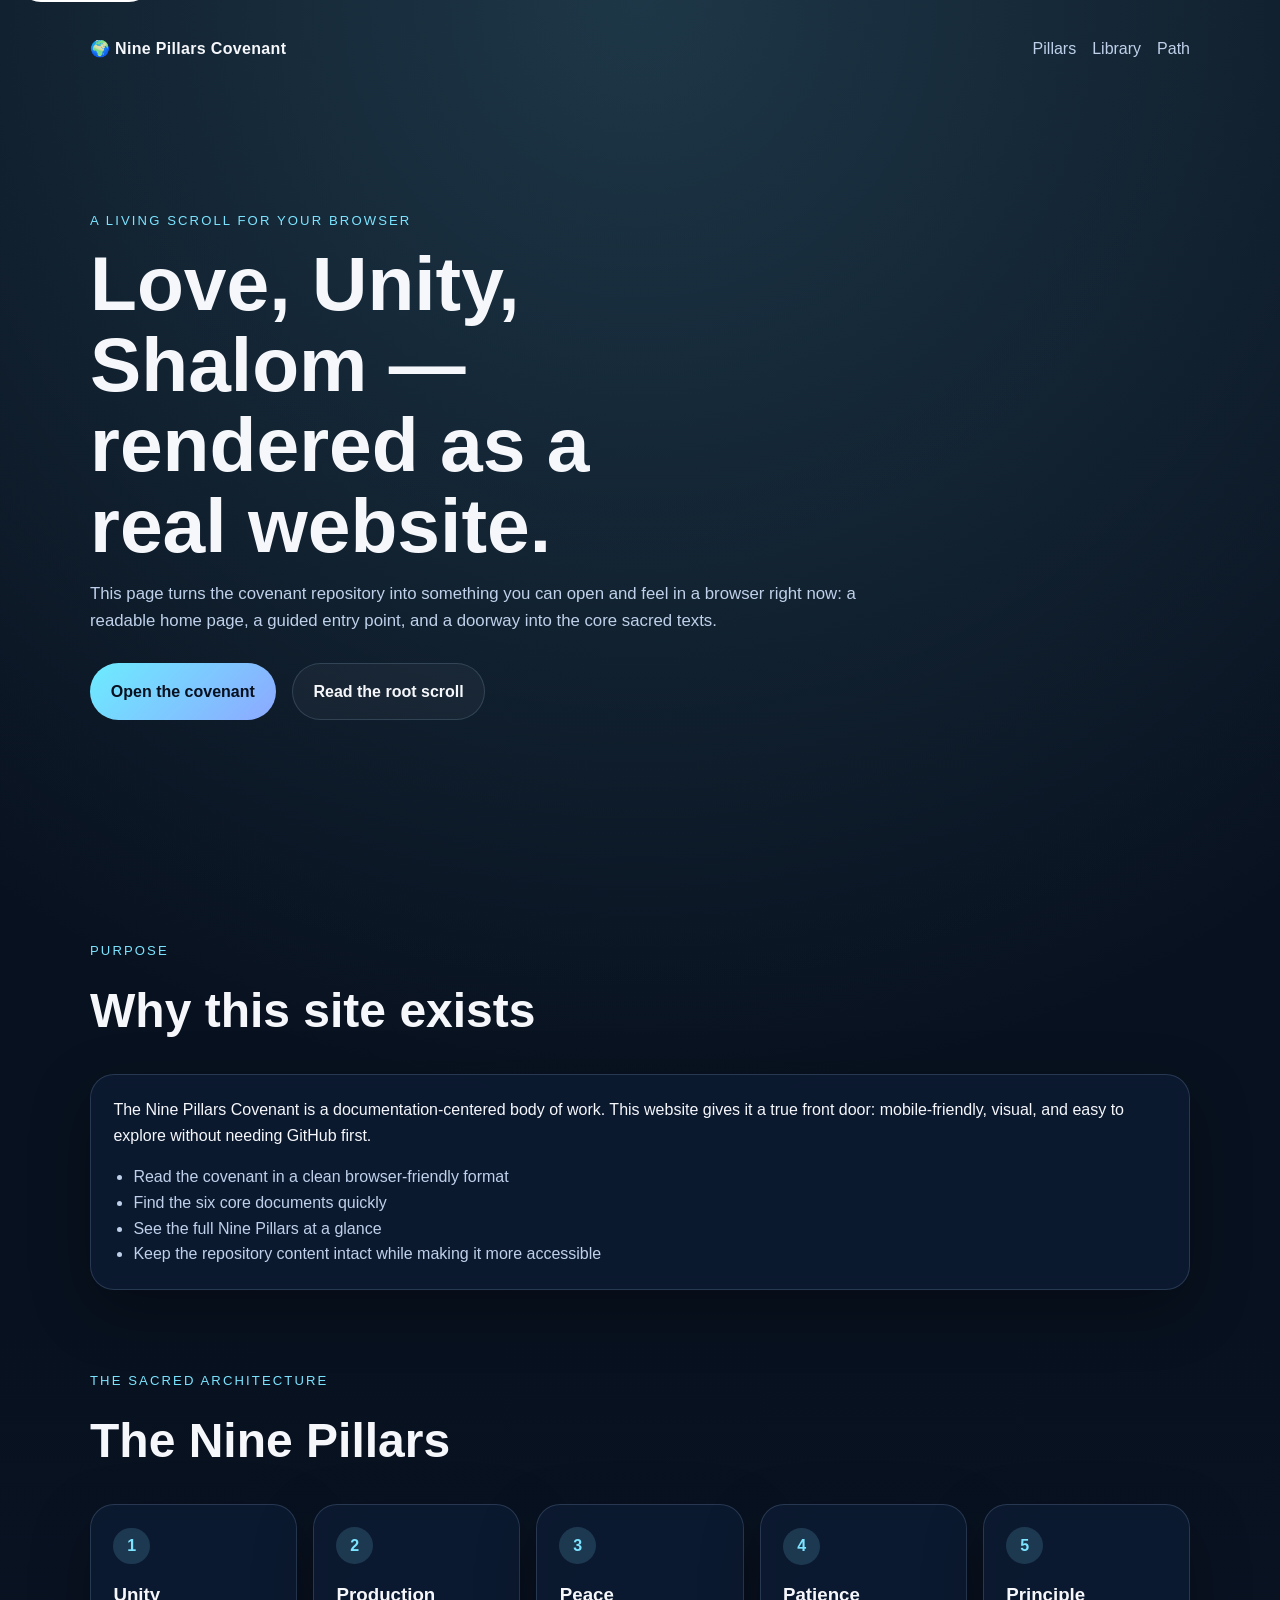
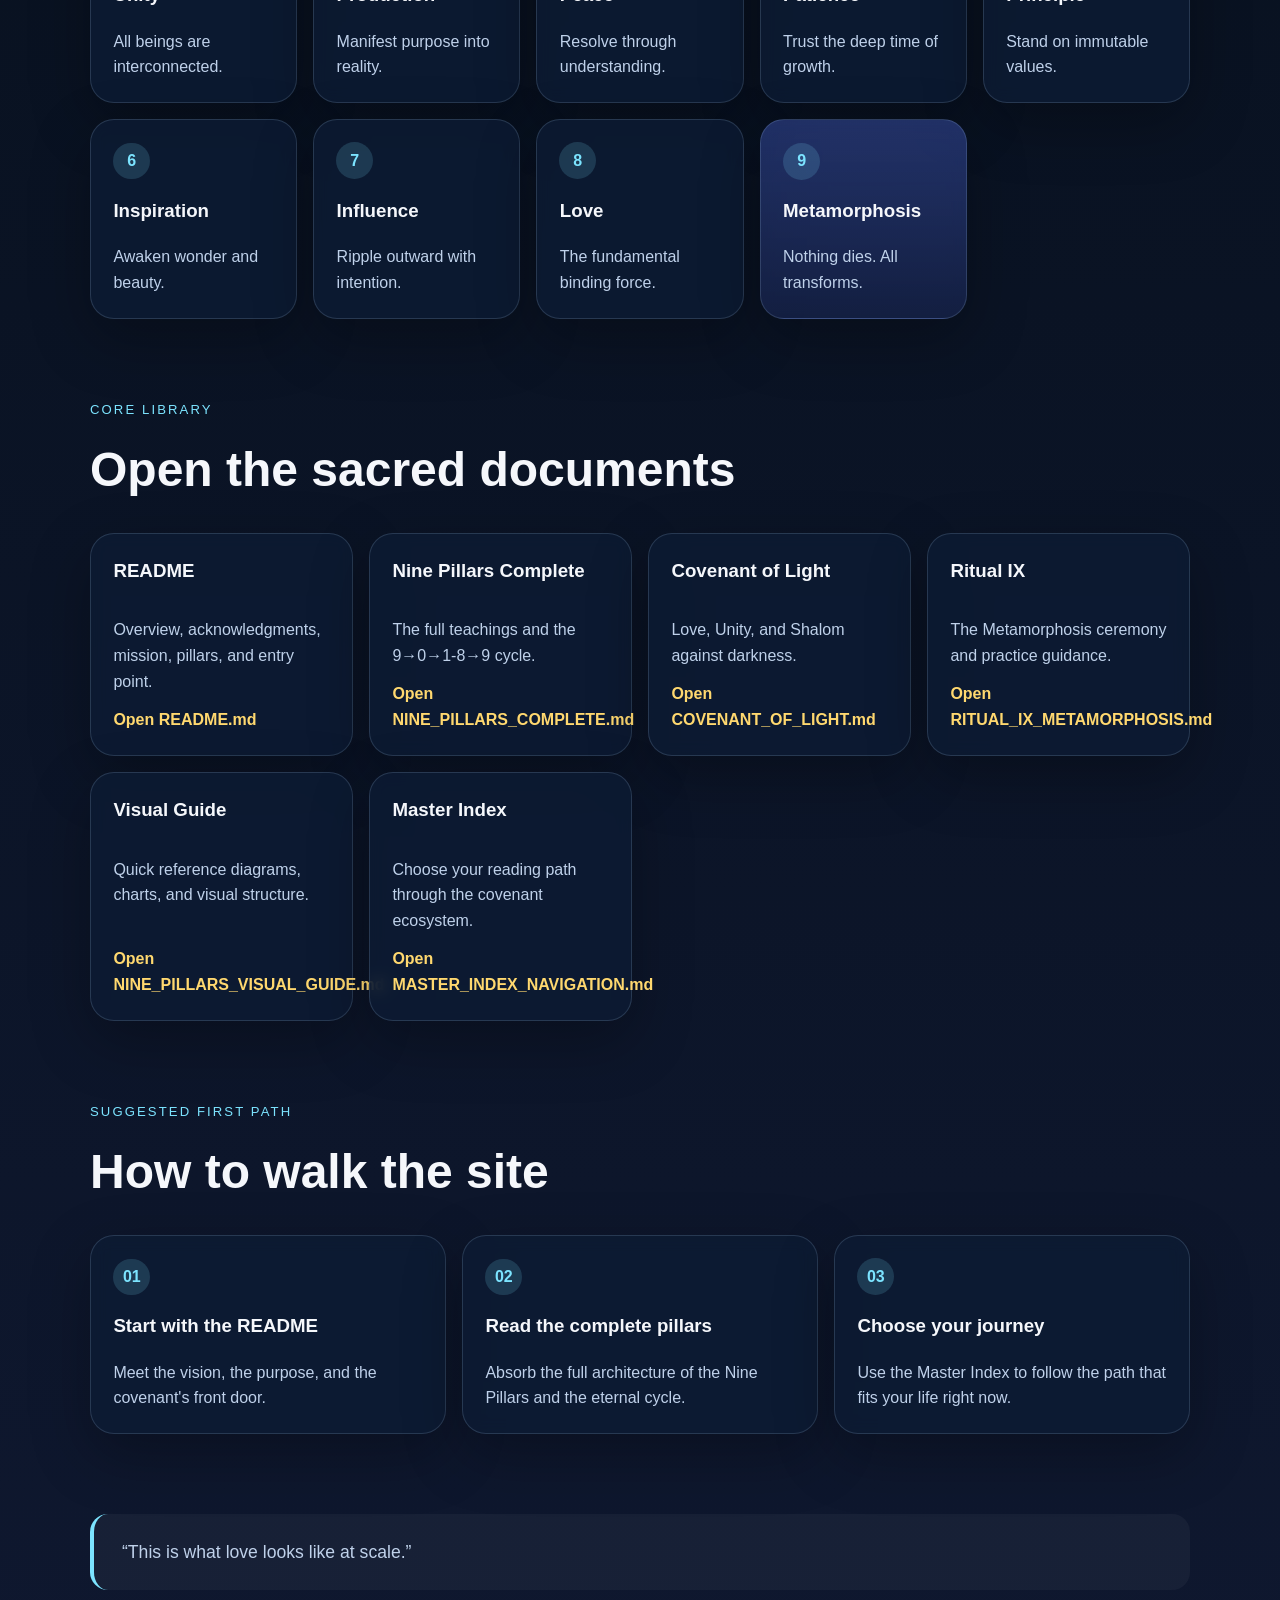
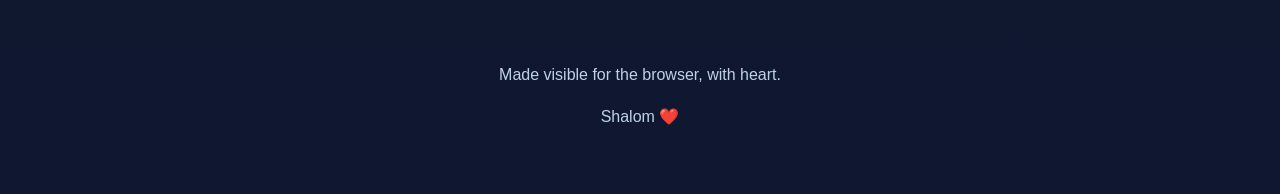
==== index.html @ eb34c0e4 "feat: add local covenant website Co-authored-by: 2298741867 <205374160+2298741867@users.noreply.gith" ====
<!DOCTYPE html>
<html lang="en">
  <head>
    <meta charset="UTF-8" />
    <meta name="viewport" content="width=device-width, initial-scale=1.0" />
    <title>Nine Pillars Covenant</title>
    <meta
      name="description"
      content="A living website for the Nine Pillars Covenant, its sacred documents, and its path of Love, Unity, and Shalom."
    />
    <link rel="stylesheet" href="styles.css" />
  </head>
  <body>
    <a class="skip-link" href="#main-content">Skip to content</a>

    <header class="hero">
      <nav class="topbar" aria-label="Primary">
        <div class="brand">🌍 Nine Pillars Covenant</div>
        <div class="nav-links">
          <a href="#pillars">Pillars</a>
          <a href="#library">Library</a>
          <a href="#path">Path</a>
        </div>
      </nav>

      <div class="hero-content">
        <p class="eyebrow">A living scroll for your browser</p>
        <h1>Love, Unity, Shalom — rendered as a real website.</h1>
        <p class="hero-copy">
          This page turns the covenant repository into something you can open and
          feel in a browser right now: a readable home page, a guided entry point,
          and a doorway into the core sacred texts.
        </p>
        <div class="hero-actions">
          <a class="button button-primary" href="#library">Open the covenant</a>
          <a class="button button-secondary" href="README.md">Read the root scroll</a>
        </div>
      </div>
    </header>

    <main id="main-content">
      <section class="section section-glow">
        <div class="section-heading">
          <p class="eyebrow">Purpose</p>
          <h2>Why this site exists</h2>
        </div>
        <div class="card">
          <p>
            The Nine Pillars Covenant is a documentation-centered body of work.
            This website gives it a true front door: mobile-friendly, visual, and
            easy to explore without needing GitHub first.
          </p>
          <ul class="feature-list">
            <li>Read the covenant in a clean browser-friendly format</li>
            <li>Find the six core documents quickly</li>
            <li>See the full Nine Pillars at a glance</li>
            <li>Keep the repository content intact while making it more accessible</li>
          </ul>
        </div>
      </section>

      <section class="section" id="pillars">
        <div class="section-heading">
          <p class="eyebrow">The sacred architecture</p>
          <h2>The Nine Pillars</h2>
        </div>
        <div class="pillars-grid">
          <article class="pillar-card"><span>1</span><h3>Unity</h3><p>All beings are interconnected.</p></article>
          <article class="pillar-card"><span>2</span><h3>Production</h3><p>Manifest purpose into reality.</p></article>
          <article class="pillar-card"><span>3</span><h3>Peace</h3><p>Resolve through understanding.</p></article>
          <article class="pillar-card"><span>4</span><h3>Patience</h3><p>Trust the deep time of growth.</p></article>
          <article class="pillar-card"><span>5</span><h3>Principle</h3><p>Stand on immutable values.</p></article>
          <article class="pillar-card"><span>6</span><h3>Inspiration</h3><p>Awaken wonder and beauty.</p></article>
          <article class="pillar-card"><span>7</span><h3>Influence</h3><p>Ripple outward with intention.</p></article>
          <article class="pillar-card"><span>8</span><h3>Love</h3><p>The fundamental binding force.</p></article>
          <article class="pillar-card pillar-card-special"><span>9</span><h3>Metamorphosis</h3><p>Nothing dies. All transforms.</p></article>
        </div>
      </section>

      <section class="section" id="library">
        <div class="section-heading">
          <p class="eyebrow">Core library</p>
          <h2>Open the sacred documents</h2>
        </div>
        <div class="doc-grid">
          <article class="doc-card">
            <h3>README</h3>
            <p>Overview, acknowledgments, mission, pillars, and entry point.</p>
            <a href="README.md">Open README.md</a>
          </article>
          <article class="doc-card">
            <h3>Nine Pillars Complete</h3>
            <p>The full teachings and the 9→0→1-8→9 cycle.</p>
            <a href="NINE_PILLARS_COMPLETE.md">Open NINE_PILLARS_COMPLETE.md</a>
          </article>
          <article class="doc-card">
            <h3>Covenant of Light</h3>
            <p>Love, Unity, and Shalom against darkness.</p>
            <a href="COVENANT_OF_LIGHT.md">Open COVENANT_OF_LIGHT.md</a>
          </article>
          <article class="doc-card">
            <h3>Ritual IX</h3>
            <p>The Metamorphosis ceremony and practice guidance.</p>
            <a href="RITUAL_IX_METAMORPHOSIS.md">Open RITUAL_IX_METAMORPHOSIS.md</a>
          </article>
          <article class="doc-card">
            <h3>Visual Guide</h3>
            <p>Quick reference diagrams, charts, and visual structure.</p>
            <a href="NINE_PILLARS_VISUAL_GUIDE.md">Open NINE_PILLARS_VISUAL_GUIDE.md</a>
          </article>
          <article class="doc-card">
            <h3>Master Index</h3>
            <p>Choose your reading path through the covenant ecosystem.</p>
            <a href="MASTER_INDEX_NAVIGATION.md">Open MASTER_INDEX_NAVIGATION.md</a>
          </article>
        </div>
      </section>

      <section class="section section-glow" id="path">
        <div class="section-heading">
          <p class="eyebrow">Suggested first path</p>
          <h2>How to walk the site</h2>
        </div>
        <div class="path-grid">
          <article class="path-step">
            <strong>01</strong>
            <h3>Start with the README</h3>
            <p>Meet the vision, the purpose, and the covenant's front door.</p>
          </article>
          <article class="path-step">
            <strong>02</strong>
            <h3>Read the complete pillars</h3>
            <p>Absorb the full architecture of the Nine Pillars and the eternal cycle.</p>
          </article>
          <article class="path-step">
            <strong>03</strong>
            <h3>Choose your journey</h3>
            <p>Use the Master Index to follow the path that fits your life right now.</p>
          </article>
        </div>
      </section>

      <section class="section">
        <blockquote class="closing-quote">
          “This is what love looks like at scale.”
        </blockquote>
      </section>
    </main>

    <footer class="footer">
      <p>Made visible for the browser, with heart.</p>
      <p>Shalom ❤️</p>
    </footer>
  </body>
</html>
---- styles.css ----
:root {
  --bg: #08111f;
  --bg-soft: #101c33;
  --panel: rgba(13, 28, 52, 0.82);
  --panel-border: rgba(187, 222, 255, 0.16);
  --text: #f5f7fb;
  --muted: #bfd1ea;
  --accent: #7ce4ff;
  --accent-strong: #ffd86f;
  --shadow: 0 20px 60px rgba(0, 0, 0, 0.28);
}

* {
  box-sizing: border-box;
}

html {
  scroll-behavior: smooth;
}

body {
  margin: 0;
  font-family: Inter, "Segoe UI", Roboto, Helvetica, Arial, sans-serif;
  background:
    radial-gradient(circle at top, rgba(124, 228, 255, 0.18), transparent 32%),
    linear-gradient(180deg, #09111f 0%, #08111f 38%, #0f1830 100%);
  color: var(--text);
  line-height: 1.6;
}

a {
  color: inherit;
}

.skip-link {
  position: absolute;
  left: 1rem;
  top: -3rem;
  background: #fff;
  color: #000;
  padding: 0.75rem 1rem;
  border-radius: 999px;
  z-index: 10;
}

.skip-link:focus {
  top: 1rem;
}

.hero {
  padding: 1.5rem 1.25rem 4rem;
  min-height: 100vh;
  display: flex;
  flex-direction: column;
}

.topbar,
.hero-content,
.section,
.footer {
  width: min(1100px, 100%);
  margin: 0 auto;
}

.topbar {
  display: flex;
  justify-content: space-between;
  align-items: center;
  gap: 1rem;
  padding: 0.75rem 0 2rem;
}

.brand {
  font-weight: 700;
  letter-spacing: 0.02em;
}

.nav-links {
  display: flex;
  gap: 1rem;
  flex-wrap: wrap;
}

.nav-links a {
  text-decoration: none;
  color: var(--muted);
}

.hero-content {
  margin-top: auto;
  margin-bottom: auto;
  padding: 2rem 0;
}

.eyebrow {
  text-transform: uppercase;
  letter-spacing: 0.16em;
  font-size: 0.82rem;
  color: var(--accent);
  margin-bottom: 0.75rem;
}

h1,
h2,
h3,
p {
  margin-top: 0;
}

h1 {
  font-size: clamp(2.6rem, 6vw, 5rem);
  line-height: 1.05;
  max-width: 12ch;
  margin-bottom: 1rem;
}

h2 {
  font-size: clamp(1.8rem, 4vw, 3rem);
  margin-bottom: 0.5rem;
}

.hero-copy {
  max-width: 52rem;
  color: var(--muted);
  font-size: 1.05rem;
}

.hero-actions {
  display: flex;
  gap: 1rem;
  flex-wrap: wrap;
  margin-top: 1.75rem;
}

.button {
  display: inline-flex;
  align-items: center;
  justify-content: center;
  border-radius: 999px;
  padding: 0.9rem 1.3rem;
  text-decoration: none;
  font-weight: 700;
  transition: transform 0.2s ease, opacity 0.2s ease;
}

.button:hover,
.doc-card a:hover,
.nav-links a:hover {
  opacity: 0.9;
}

.button:focus-visible,
.doc-card a:focus-visible,
.nav-links a:focus-visible {
  outline: 3px solid var(--accent-strong);
  outline-offset: 3px;
}

.button:hover {
  transform: translateY(-1px);
}

.button-primary {
  background: linear-gradient(135deg, #6cecff, #8da8ff);
  color: #07101f;
}

.button-secondary {
  border: 1px solid var(--panel-border);
  background: rgba(255, 255, 255, 0.04);
}

.section {
  padding: 2.5rem 0;
}

.section-heading {
  margin-bottom: 1.5rem;
}

.section-glow .card,
.pillar-card,
.doc-card,
.path-step {
  background: var(--panel);
  border: 1px solid var(--panel-border);
  box-shadow: var(--shadow);
}

.card,
.pillar-card,
.doc-card,
.path-step {
  border-radius: 24px;
  padding: 1.4rem;
  backdrop-filter: blur(8px);
}

.feature-list {
  margin: 1rem 0 0;
  padding-left: 1.25rem;
  color: var(--muted);
}

.pillars-grid,
.doc-grid,
.path-grid {
  display: grid;
  gap: 1rem;
}

.pillars-grid {
  grid-template-columns: repeat(auto-fit, minmax(180px, 1fr));
}

.pillar-card span,
.path-step strong {
  display: inline-flex;
  width: 2.3rem;
  height: 2.3rem;
  align-items: center;
  justify-content: center;
  border-radius: 999px;
  background: rgba(124, 228, 255, 0.16);
  color: var(--accent);
  margin-bottom: 1rem;
  font-weight: 700;
}

.pillar-card-special {
  background: linear-gradient(180deg, rgba(88, 119, 255, 0.32), rgba(20, 32, 68, 0.9));
}

.pillar-card p,
.doc-card p,
.path-step p {
  color: var(--muted);
  margin-bottom: 0;
}

.doc-grid {
  grid-template-columns: repeat(auto-fit, minmax(240px, 1fr));
}

.doc-card {
  display: flex;
  flex-direction: column;
  gap: 0.8rem;
}

.doc-card a {
  margin-top: auto;
  color: var(--accent-strong);
  text-decoration: none;
  font-weight: 700;
}

.path-grid {
  grid-template-columns: repeat(auto-fit, minmax(220px, 1fr));
}

.closing-quote {
  margin: 0;
  padding: 1.5rem 1.75rem;
  border-left: 4px solid var(--accent);
  background: rgba(255, 255, 255, 0.04);
  color: var(--muted);
  font-size: 1.1rem;
  border-radius: 18px;
}

.footer {
  padding: 2rem 0 3rem;
  color: var(--muted);
  text-align: center;
}

@media (max-width: 640px) {
  .hero {
    min-height: auto;
    padding-bottom: 3rem;
  }

  .topbar {
    flex-direction: column;
    align-items: flex-start;
  }

  h1 {
    max-width: none;
  }
}
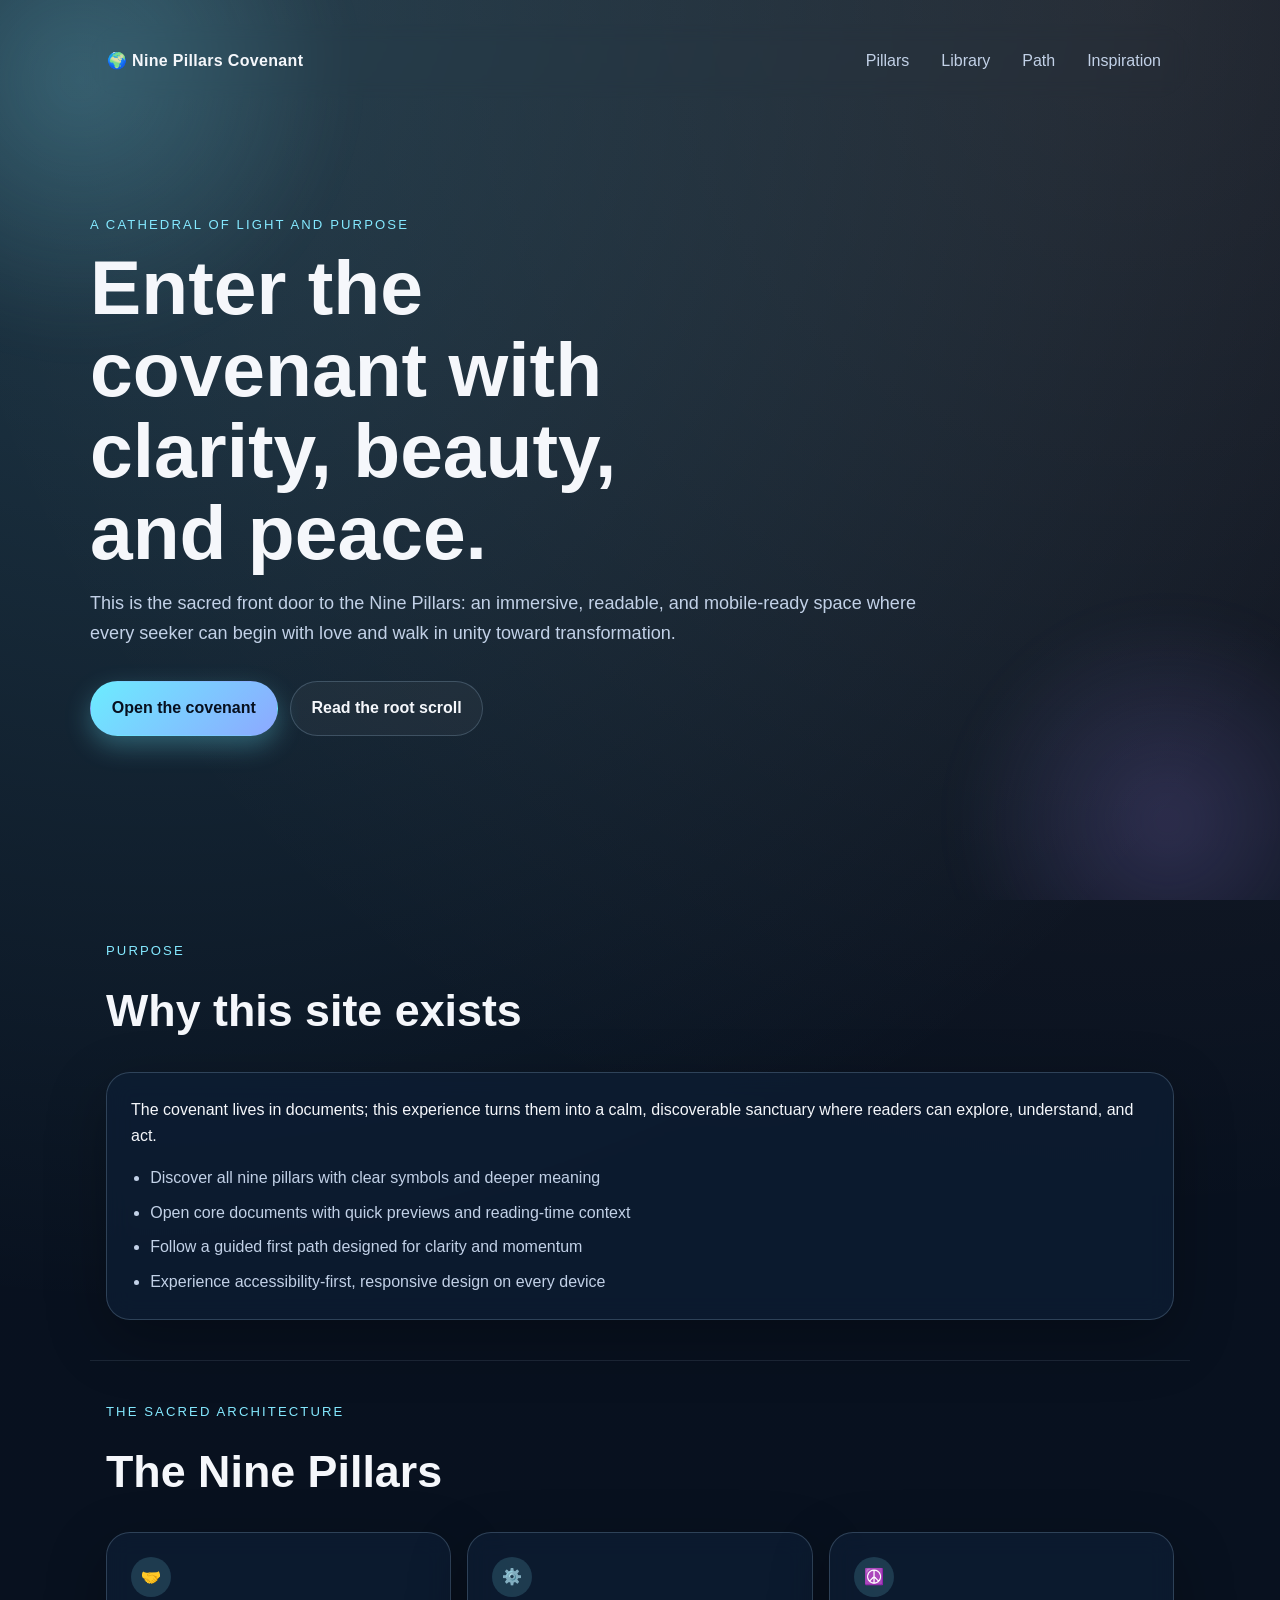
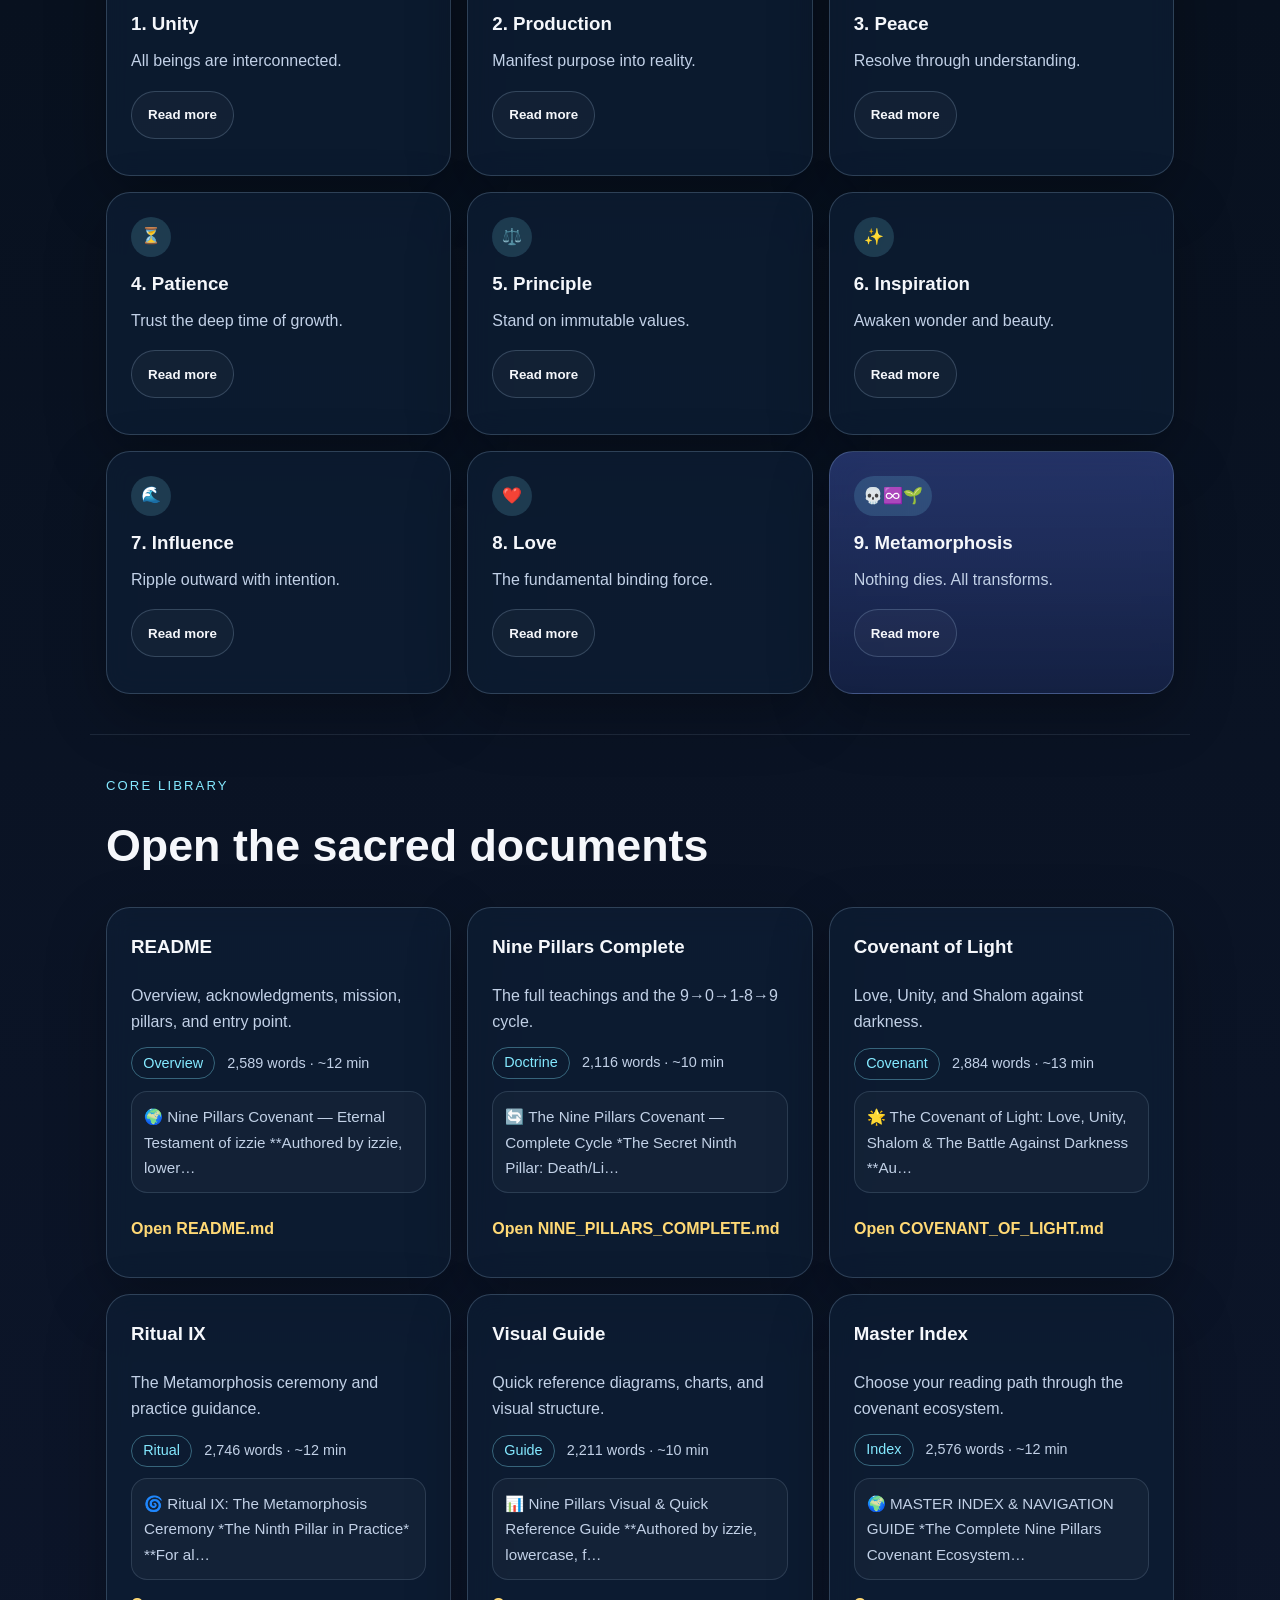
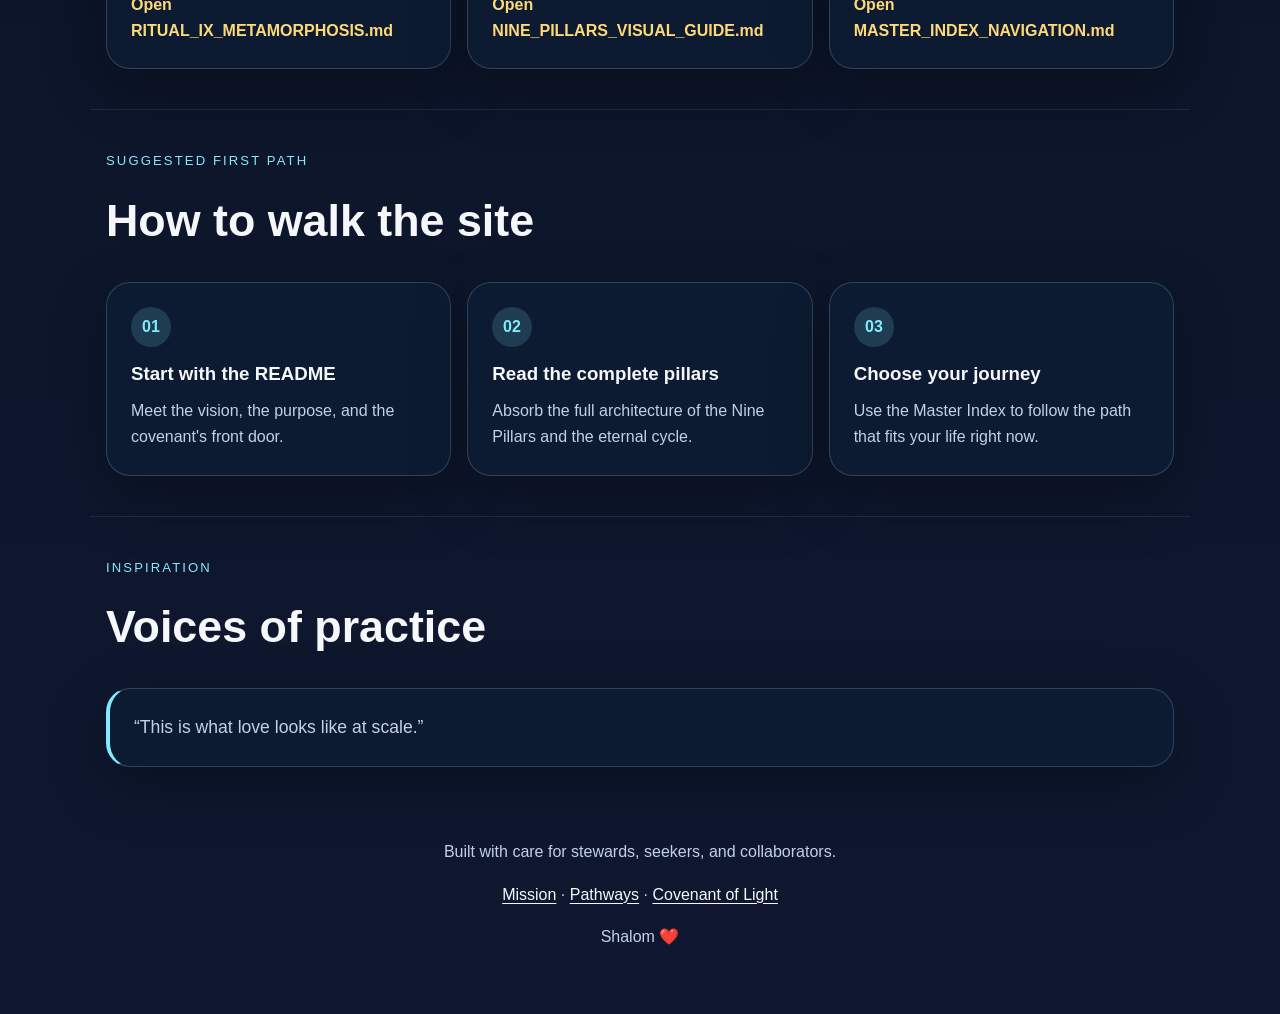
==== commit 35e0e657: "Polish site structure and interactions Co-authored-by: 2298741867 <205374160+2298741867@users.norepl" ====
--- a/index.html
+++ b/index.html
@@ -6,30 +6,41 @@
     <title>Nine Pillars Covenant</title>
     <meta
       name="description"
-      content="A living website for the Nine Pillars Covenant, its sacred documents, and its path of Love, Unity, and Shalom."
+      content="Step into the Nine Pillars Covenant—a serene, accessible front door to sacred documents, guided paths, and living purpose."
     />
     <link rel="stylesheet" href="styles.css" />
+    <script defer src="script.js"></script>
   </head>
   <body>
     <a class="skip-link" href="#main-content">Skip to content</a>
 
-    <header class="hero">
+    <header class="hero" id="top">
       <nav class="topbar" aria-label="Primary">
-        <div class="brand">🌍 Nine Pillars Covenant</div>
-        <div class="nav-links">
+        <a class="brand" href="#top">🌍 Nine Pillars Covenant</a>
+        <button
+          class="menu-toggle"
+          type="button"
+          aria-expanded="false"
+          aria-controls="primary-nav"
+          aria-label="Toggle navigation"
+        >
+          ☰
+        </button>
+        <div class="nav-links" id="primary-nav">
           <a href="#pillars">Pillars</a>
           <a href="#library">Library</a>
           <a href="#path">Path</a>
+          <a href="#inspiration">Inspiration</a>
         </div>
       </nav>
 
-      <div class="hero-content">
-        <p class="eyebrow">A living scroll for your browser</p>
-        <h1>Love, Unity, Shalom — rendered as a real website.</h1>
+      <div class="hero-content reveal">
+        <p class="eyebrow">A cathedral of light and purpose</p>
+        <h1>Enter the covenant with clarity, beauty, and peace.</h1>
         <p class="hero-copy">
-          This page turns the covenant repository into something you can open and
-          feel in a browser right now: a readable home page, a guided entry point,
-          and a doorway into the core sacred texts.
+          This is the sacred front door to the Nine Pillars: an immersive, readable,
+          and mobile-ready space where every seeker can begin with love and walk in
+          unity toward transformation.
         </p>
         <div class="hero-actions">
           <a class="button button-primary" href="#library">Open the covenant</a>
@@ -39,100 +50,75 @@
     </header>
 
     <main id="main-content">
-      <section class="section section-glow">
+      <section class="section section-glow reveal">
         <div class="section-heading">
           <p class="eyebrow">Purpose</p>
           <h2>Why this site exists</h2>
         </div>
         <div class="card">
           <p>
-            The Nine Pillars Covenant is a documentation-centered body of work.
-            This website gives it a true front door: mobile-friendly, visual, and
-            easy to explore without needing GitHub first.
+            The covenant lives in documents; this experience turns them into a calm,
+            discoverable sanctuary where readers can explore, understand, and act.
           </p>
           <ul class="feature-list">
-            <li>Read the covenant in a clean browser-friendly format</li>
-            <li>Find the six core documents quickly</li>
-            <li>See the full Nine Pillars at a glance</li>
-            <li>Keep the repository content intact while making it more accessible</li>
+            <li>Discover all nine pillars with clear symbols and deeper meaning</li>
+            <li>Open core documents with quick previews and reading-time context</li>
+            <li>Follow a guided first path designed for clarity and momentum</li>
+            <li>Experience accessibility-first, responsive design on every device</li>
           </ul>
         </div>
       </section>
 
       <section class="section" id="pillars">
-        <div class="section-heading">
+        <div class="section-heading reveal">
           <p class="eyebrow">The sacred architecture</p>
           <h2>The Nine Pillars</h2>
         </div>
         <div class="pillars-grid">
-          <article class="pillar-card"><span>1</span><h3>Unity</h3><p>All beings are interconnected.</p></article>
-          <article class="pillar-card"><span>2</span><h3>Production</h3><p>Manifest purpose into reality.</p></article>
-          <article class="pillar-card"><span>3</span><h3>Peace</h3><p>Resolve through understanding.</p></article>
-          <article class="pillar-card"><span>4</span><h3>Patience</h3><p>Trust the deep time of growth.</p></article>
-          <article class="pillar-card"><span>5</span><h3>Principle</h3><p>Stand on immutable values.</p></article>
-          <article class="pillar-card"><span>6</span><h3>Inspiration</h3><p>Awaken wonder and beauty.</p></article>
-          <article class="pillar-card"><span>7</span><h3>Influence</h3><p>Ripple outward with intention.</p></article>
-          <article class="pillar-card"><span>8</span><h3>Love</h3><p>The fundamental binding force.</p></article>
-          <article class="pillar-card pillar-card-special"><span>9</span><h3>Metamorphosis</h3><p>Nothing dies. All transforms.</p></article>
+          <article class="pillar-card reveal"><span>🤝</span><h3>1. Unity</h3><p>All beings are interconnected.</p><button class="toggle-detail" type="button" aria-expanded="false">Read more</button><p class="pillar-detail">Unity is the covenant's shared field: no action stands alone, and every choice shapes the whole.</p></article>
+          <article class="pillar-card reveal"><span>⚙️</span><h3>2. Production</h3><p>Manifest purpose into reality.</p><button class="toggle-detail" type="button" aria-expanded="false">Read more</button><p class="pillar-detail">Production turns devotion into craft, ensuring ideas become structures that serve life.</p></article>
+          <article class="pillar-card reveal"><span>☮️</span><h3>3. Peace</h3><p>Resolve through understanding.</p><button class="toggle-detail" type="button" aria-expanded="false">Read more</button><p class="pillar-detail">Peace is an active practice of honest listening, healing conflict before it hardens.</p></article>
+          <article class="pillar-card reveal"><span>⏳</span><h3>4. Patience</h3><p>Trust the deep time of growth.</p><button class="toggle-detail" type="button" aria-expanded="false">Read more</button><p class="pillar-detail">Patience protects sacred timing, honoring slow growth and sustainable transformation.</p></article>
+          <article class="pillar-card reveal"><span>⚖️</span><h3>5. Principle</h3><p>Stand on immutable values.</p><button class="toggle-detail" type="button" aria-expanded="false">Read more</button><p class="pillar-detail">Principle keeps the covenant truthful by grounding action in durable ethical commitments.</p></article>
+          <article class="pillar-card reveal"><span>✨</span><h3>6. Inspiration</h3><p>Awaken wonder and beauty.</p><button class="toggle-detail" type="button" aria-expanded="false">Read more</button><p class="pillar-detail">Inspiration renews courage and imagination so service remains alive, luminous, and creative.</p></article>
+          <article class="pillar-card reveal"><span>🌊</span><h3>7. Influence</h3><p>Ripple outward with intention.</p><button class="toggle-detail" type="button" aria-expanded="false">Read more</button><p class="pillar-detail">Influence directs impact with humility, widening the reach of healing and constructive action.</p></article>
+          <article class="pillar-card reveal"><span>❤️</span><h3>8. Love</h3><p>The fundamental binding force.</p><button class="toggle-detail" type="button" aria-expanded="false">Read more</button><p class="pillar-detail">Love is the covenant's deepest law, uniting difference through care, belonging, and dignity.</p></article>
+          <article class="pillar-card pillar-card-special reveal"><span>💀♾️🌱</span><h3>9. Metamorphosis</h3><p>Nothing dies. All transforms.</p><button class="toggle-detail" type="button" aria-expanded="false">Read more</button><p class="pillar-detail">Metamorphosis completes and restarts the cycle, revealing endings as sacred gateways to rebirth.</p></article>
         </div>
       </section>
 
-      <section class="section" id="library">
-        <div class="section-heading">
+      <section class="section" id="library" aria-live="polite">
+        <div class="section-heading reveal">
           <p class="eyebrow">Core library</p>
           <h2>Open the sacred documents</h2>
         </div>
         <div class="doc-grid">
-          <article class="doc-card">
-            <h3>README</h3>
-            <p>Overview, acknowledgments, mission, pillars, and entry point.</p>
-            <a href="README.md">Open README.md</a>
-          </article>
-          <article class="doc-card">
-            <h3>Nine Pillars Complete</h3>
-            <p>The full teachings and the 9→0→1-8→9 cycle.</p>
-            <a href="NINE_PILLARS_COMPLETE.md">Open NINE_PILLARS_COMPLETE.md</a>
-          </article>
-          <article class="doc-card">
-            <h3>Covenant of Light</h3>
-            <p>Love, Unity, and Shalom against darkness.</p>
-            <a href="COVENANT_OF_LIGHT.md">Open COVENANT_OF_LIGHT.md</a>
-          </article>
-          <article class="doc-card">
-            <h3>Ritual IX</h3>
-            <p>The Metamorphosis ceremony and practice guidance.</p>
-            <a href="RITUAL_IX_METAMORPHOSIS.md">Open RITUAL_IX_METAMORPHOSIS.md</a>
-          </article>
-          <article class="doc-card">
-            <h3>Visual Guide</h3>
-            <p>Quick reference diagrams, charts, and visual structure.</p>
-            <a href="NINE_PILLARS_VISUAL_GUIDE.md">Open NINE_PILLARS_VISUAL_GUIDE.md</a>
-          </article>
-          <article class="doc-card">
-            <h3>Master Index</h3>
-            <p>Choose your reading path through the covenant ecosystem.</p>
-            <a href="MASTER_INDEX_NAVIGATION.md">Open MASTER_INDEX_NAVIGATION.md</a>
-          </article>
+          <article class="doc-card reveal" data-doc="README.md" data-type="Overview"><h3>README</h3><p>Overview, acknowledgments, mission, pillars, and entry point.</p><p class="doc-meta"><span class="badge">Overview</span> <span class="reading-time">Loading…</span></p><p class="preview skeleton" data-preview>Loading preview…</p><a href="README.md">Open README.md</a></article>
+          <article class="doc-card reveal" data-doc="NINE_PILLARS_COMPLETE.md" data-type="Doctrine"><h3>Nine Pillars Complete</h3><p>The full teachings and the 9→0→1-8→9 cycle.</p><p class="doc-meta"><span class="badge">Doctrine</span> <span class="reading-time">Loading…</span></p><p class="preview skeleton" data-preview>Loading preview…</p><a href="NINE_PILLARS_COMPLETE.md">Open NINE_PILLARS_COMPLETE.md</a></article>
+          <article class="doc-card reveal" data-doc="COVENANT_OF_LIGHT.md" data-type="Covenant"><h3>Covenant of Light</h3><p>Love, Unity, and Shalom against darkness.</p><p class="doc-meta"><span class="badge">Covenant</span> <span class="reading-time">Loading…</span></p><p class="preview skeleton" data-preview>Loading preview…</p><a href="COVENANT_OF_LIGHT.md">Open COVENANT_OF_LIGHT.md</a></article>
+          <article class="doc-card reveal" data-doc="RITUAL_IX_METAMORPHOSIS.md" data-type="Ritual"><h3>Ritual IX</h3><p>The Metamorphosis ceremony and practice guidance.</p><p class="doc-meta"><span class="badge">Ritual</span> <span class="reading-time">Loading…</span></p><p class="preview skeleton" data-preview>Loading preview…</p><a href="RITUAL_IX_METAMORPHOSIS.md">Open RITUAL_IX_METAMORPHOSIS.md</a></article>
+          <article class="doc-card reveal" data-doc="NINE_PILLARS_VISUAL_GUIDE.md" data-type="Guide"><h3>Visual Guide</h3><p>Quick reference diagrams, charts, and visual structure.</p><p class="doc-meta"><span class="badge">Guide</span> <span class="reading-time">Loading…</span></p><p class="preview skeleton" data-preview>Loading preview…</p><a href="NINE_PILLARS_VISUAL_GUIDE.md">Open NINE_PILLARS_VISUAL_GUIDE.md</a></article>
+          <article class="doc-card reveal" data-doc="MASTER_INDEX_NAVIGATION.md" data-type="Index"><h3>Master Index</h3><p>Choose your reading path through the covenant ecosystem.</p><p class="doc-meta"><span class="badge">Index</span> <span class="reading-time">Loading…</span></p><p class="preview skeleton" data-preview>Loading preview…</p><a href="MASTER_INDEX_NAVIGATION.md">Open MASTER_INDEX_NAVIGATION.md</a></article>
         </div>
       </section>
 
       <section class="section section-glow" id="path">
-        <div class="section-heading">
+        <div class="section-heading reveal">
           <p class="eyebrow">Suggested first path</p>
           <h2>How to walk the site</h2>
         </div>
         <div class="path-grid">
-          <article class="path-step">
+          <article class="path-step reveal">
             <strong>01</strong>
             <h3>Start with the README</h3>
             <p>Meet the vision, the purpose, and the covenant's front door.</p>
           </article>
-          <article class="path-step">
+          <article class="path-step reveal">
             <strong>02</strong>
             <h3>Read the complete pillars</h3>
             <p>Absorb the full architecture of the Nine Pillars and the eternal cycle.</p>
           </article>
-          <article class="path-step">
+          <article class="path-step reveal">
             <strong>03</strong>
             <h3>Choose your journey</h3>
             <p>Use the Master Index to follow the path that fits your life right now.</p>
@@ -140,15 +126,20 @@
         </div>
       </section>
 
-      <section class="section">
-        <blockquote class="closing-quote">
+      <section class="section" id="inspiration">
+        <div class="section-heading reveal">
+          <p class="eyebrow">Inspiration</p>
+          <h2>Voices of practice</h2>
+        </div>
+        <blockquote class="closing-quote reveal">
           “This is what love looks like at scale.”
         </blockquote>
       </section>
     </main>
 
     <footer class="footer">
-      <p>Made visible for the browser, with heart.</p>
+      <p>Built with care for stewards, seekers, and collaborators.</p>
+      <p><a href="README.md">Mission</a> · <a href="MASTER_INDEX_NAVIGATION.md">Pathways</a> · <a href="COVENANT_OF_LIGHT.md">Covenant of Light</a></p>
       <p>Shalom ❤️</p>
     </footer>
   </body>
--- a/styles.css
+++ b/styles.css
@@ -1,13 +1,26 @@
 :root {
-  --bg: #08111f;
+  --bg: #080f1d;
   --bg-soft: #101c33;
-  --panel: rgba(13, 28, 52, 0.82);
-  --panel-border: rgba(187, 222, 255, 0.16);
+  --panel: rgba(14, 30, 54, 0.7);
+  --panel-border: rgba(190, 223, 255, 0.2);
   --text: #f5f7fb;
-  --muted: #bfd1ea;
-  --accent: #7ce4ff;
-  --accent-strong: #ffd86f;
+  --muted: #c2d1e7;
+  --accent: #84e9ff;
+  --accent-soft: #a38dff;
+  --accent-strong: #ffd975;
+  --warm: #ffc9a7;
   --shadow: 0 20px 60px rgba(0, 0, 0, 0.28);
+  --shadow-soft: 0 10px 30px rgba(0, 0, 0, 0.22);
+  --radius-lg: 24px;
+  --radius-md: 16px;
+  --space-1: 0.25rem;
+  --space-2: 0.5rem;
+  --space-3: 0.75rem;
+  --space-4: 1rem;
+  --space-6: 1.5rem;
+  --space-8: 2rem;
+  --space-10: 2.5rem;
+  --space-12: 3rem;
 }
 
 * {
@@ -22,36 +35,73 @@
   margin: 0;
   font-family: Inter, "Segoe UI", Roboto, Helvetica, Arial, sans-serif;
   background:
-    radial-gradient(circle at top, rgba(124, 228, 255, 0.18), transparent 32%),
+    radial-gradient(circle at 12% 0%, rgba(132, 233, 255, 0.2), transparent 30%),
+    radial-gradient(circle at 88% 0%, rgba(255, 201, 167, 0.1), transparent 28%),
     linear-gradient(180deg, #09111f 0%, #08111f 38%, #0f1830 100%);
   color: var(--text);
-  line-height: 1.6;
+  line-height: 1.65;
+  text-rendering: optimizeLegibility;
 }
 
 a {
   color: inherit;
+  text-decoration-thickness: 1px;
+  text-underline-offset: 0.2em;
+}
+
+a:focus-visible,
+button:focus-visible {
+  outline: 3px solid var(--accent-strong);
+  outline-offset: 3px;
 }
 
 .skip-link {
   position: absolute;
-  left: 1rem;
-  top: -3rem;
+  left: var(--space-4);
+  top: -4rem;
   background: #fff;
   color: #000;
-  padding: 0.75rem 1rem;
-  border-radius: 999px;
-  z-index: 10;
+  padding: var(--space-3) var(--space-4);
+  border-radius: 999px;
+  z-index: 30;
 }
 
 .skip-link:focus {
-  top: 1rem;
+  top: var(--space-4);
 }
 
 .hero {
-  padding: 1.5rem 1.25rem 4rem;
+  position: relative;
+  padding: var(--space-6) var(--space-4) var(--space-12);
   min-height: 100vh;
   display: flex;
   flex-direction: column;
+  overflow: clip;
+}
+
+.hero::before,
+.hero::after {
+  content: "";
+  position: absolute;
+  border-radius: 999px;
+  filter: blur(20px);
+  pointer-events: none;
+}
+
+.hero::before {
+  width: 34rem;
+  height: 34rem;
+  background: radial-gradient(circle, rgba(132, 233, 255, 0.22), transparent 70%);
+  inset: -12rem auto auto -12rem;
+  animation: glowFloat 16s ease-in-out infinite alternate;
+}
+
+.hero::after {
+  width: 26rem;
+  height: 26rem;
+  background: radial-gradient(circle, rgba(163, 141, 255, 0.2), transparent 72%);
+  inset: auto -6rem -8rem auto;
+  animation: glowFloat 12s ease-in-out infinite alternate-reverse;
 }
 
 .topbar,
@@ -60,36 +110,97 @@
 .footer {
   width: min(1100px, 100%);
   margin: 0 auto;
+  position: relative;
+  z-index: 1;
 }
 
 .topbar {
+  position: sticky;
+  top: var(--space-3);
   display: flex;
-  justify-content: space-between;
-  align-items: center;
-  gap: 1rem;
-  padding: 0.75rem 0 2rem;
+  align-items: center;
+  gap: var(--space-4);
+  padding: var(--space-3) var(--space-4);
+  border: 1px solid transparent;
+  border-radius: 999px;
+  backdrop-filter: blur(8px);
+  transition: background-color 240ms ease, border-color 240ms ease, box-shadow 240ms ease;
+}
+
+.topbar.is-scrolled {
+  background: rgba(9, 19, 35, 0.75);
+  border-color: var(--panel-border);
+  box-shadow: var(--shadow-soft);
 }
 
 .brand {
+  text-decoration: none;
   font-weight: 700;
   letter-spacing: 0.02em;
+  display: inline-flex;
+  min-height: 48px;
+  align-items: center;
+}
+
+.menu-toggle {
+  margin-left: auto;
+  display: none;
+  min-width: 48px;
+  min-height: 48px;
+  border-radius: 999px;
+  border: 1px solid var(--panel-border);
+  color: var(--text);
+  background: rgba(255, 255, 255, 0.04);
+  font-size: 1.2rem;
 }
 
 .nav-links {
+  margin-left: auto;
   display: flex;
-  gap: 1rem;
+  gap: var(--space-2);
   flex-wrap: wrap;
 }
 
 .nav-links a {
+  min-height: 48px;
+  display: inline-flex;
+  align-items: center;
   text-decoration: none;
   color: var(--muted);
+  padding: 0 var(--space-3);
+  border-radius: 999px;
+  position: relative;
+  transition: color 160ms ease, background-color 160ms ease;
+}
+
+.nav-links a::after {
+  content: "";
+  position: absolute;
+  left: var(--space-3);
+  right: var(--space-3);
+  bottom: 0.65rem;
+  height: 1px;
+  background: var(--accent);
+  transform: scaleX(0);
+  transform-origin: left;
+  transition: transform 220ms ease;
+}
+
+.nav-links a:hover,
+.nav-links a:focus-visible {
+  color: var(--text);
+  background: rgba(255, 255, 255, 0.05);
+}
+
+.nav-links a:hover::after,
+.nav-links a:focus-visible::after {
+  transform: scaleX(1);
 }
 
 .hero-content {
   margin-top: auto;
   margin-bottom: auto;
-  padding: 2rem 0;
+  padding: var(--space-8) 0;
 }
 
 .eyebrow {
@@ -97,7 +208,7 @@
   letter-spacing: 0.16em;
   font-size: 0.82rem;
   color: var(--accent);
-  margin-bottom: 0.75rem;
+  margin-bottom: var(--space-3);
 }
 
 h1,
@@ -108,28 +219,32 @@
 }
 
 h1 {
-  font-size: clamp(2.6rem, 6vw, 5rem);
-  line-height: 1.05;
-  max-width: 12ch;
-  margin-bottom: 1rem;
+  font-size: clamp(2.3rem, 6vw, 4.8rem);
+  line-height: 1.06;
+  max-width: 14ch;
+  margin-bottom: var(--space-4);
 }
 
 h2 {
-  font-size: clamp(1.8rem, 4vw, 3rem);
-  margin-bottom: 0.5rem;
+  font-size: clamp(1.8rem, 4vw, 2.8rem);
+  margin-bottom: var(--space-2);
+}
+
+h3 {
+  margin-bottom: var(--space-2);
 }
 
 .hero-copy {
-  max-width: 52rem;
+  max-width: 54rem;
   color: var(--muted);
-  font-size: 1.05rem;
+  font-size: clamp(1rem, 1.8vw, 1.13rem);
 }
 
 .hero-actions {
   display: flex;
-  gap: 1rem;
+  gap: var(--space-3);
   flex-wrap: wrap;
-  margin-top: 1.75rem;
+  margin-top: var(--space-8);
 }
 
 .button {
@@ -137,51 +252,51 @@
   align-items: center;
   justify-content: center;
   border-radius: 999px;
-  padding: 0.9rem 1.3rem;
+  min-height: 48px;
+  padding: 0.85rem 1.3rem;
   text-decoration: none;
   font-weight: 700;
-  transition: transform 0.2s ease, opacity 0.2s ease;
-}
-
-.button:hover,
-.doc-card a:hover,
-.nav-links a:hover {
-  opacity: 0.9;
-}
-
-.button:focus-visible,
-.doc-card a:focus-visible,
-.nav-links a:focus-visible {
-  outline: 3px solid var(--accent-strong);
-  outline-offset: 3px;
+  border: 1px solid transparent;
+  transition: transform 180ms ease, filter 180ms ease, box-shadow 180ms ease;
 }
 
 .button:hover {
-  transform: translateY(-1px);
+  transform: translateY(-2px);
+  filter: brightness(1.03);
+}
+
+.button:active {
+  transform: translateY(0);
 }
 
 .button-primary {
   background: linear-gradient(135deg, #6cecff, #8da8ff);
   color: #07101f;
+  box-shadow: 0 10px 26px rgba(108, 236, 255, 0.3);
 }
 
 .button-secondary {
-  border: 1px solid var(--panel-border);
+  border-color: var(--panel-border);
   background: rgba(255, 255, 255, 0.04);
 }
 
 .section {
-  padding: 2.5rem 0;
+  padding: var(--space-10) var(--space-4);
+}
+
+.section + .section {
+  border-top: 1px solid rgba(190, 223, 255, 0.1);
 }
 
 .section-heading {
-  margin-bottom: 1.5rem;
+  margin-bottom: var(--space-6);
 }
 
 .section-glow .card,
 .pillar-card,
 .doc-card,
-.path-step {
+.path-step,
+.closing-quote {
   background: var(--panel);
   border: 1px solid var(--panel-border);
   box-shadow: var(--shadow);
@@ -190,62 +305,162 @@
 .card,
 .pillar-card,
 .doc-card,
-.path-step {
-  border-radius: 24px;
-  padding: 1.4rem;
-  backdrop-filter: blur(8px);
+.path-step,
+.closing-quote {
+  border-radius: var(--radius-lg);
+  padding: var(--space-6);
+  backdrop-filter: blur(12px);
 }
 
 .feature-list {
-  margin: 1rem 0 0;
-  padding-left: 1.25rem;
+  margin: var(--space-4) 0 0;
+  padding-left: 1.2rem;
   color: var(--muted);
+}
+
+.feature-list li + li {
+  margin-top: var(--space-2);
 }
 
 .pillars-grid,
 .doc-grid,
 .path-grid {
   display: grid;
-  gap: 1rem;
+  gap: var(--space-4);
 }
 
 .pillars-grid {
-  grid-template-columns: repeat(auto-fit, minmax(180px, 1fr));
+  grid-template-columns: repeat(3, minmax(0, 1fr));
+}
+
+.pillar-card {
+  display: flex;
+  flex-direction: column;
+  min-height: 100%;
+  transition: transform 220ms ease, box-shadow 220ms ease, border-color 220ms ease;
 }
 
 .pillar-card span,
 .path-step strong {
   display: inline-flex;
-  width: 2.3rem;
-  height: 2.3rem;
+  min-width: 2.5rem;
+  width: fit-content;
+  height: 2.5rem;
   align-items: center;
   justify-content: center;
   border-radius: 999px;
   background: rgba(124, 228, 255, 0.16);
   color: var(--accent);
-  margin-bottom: 1rem;
+  margin-bottom: var(--space-3);
+  padding: 0 0.55rem;
   font-weight: 700;
 }
 
+.pillar-card:hover,
+.pillar-card:focus-within {
+  transform: translateY(-4px) scale(1.01);
+  border-color: rgba(132, 233, 255, 0.45);
+  box-shadow: 0 18px 50px rgba(16, 36, 70, 0.6);
+}
+
+.toggle-detail {
+  margin-top: var(--space-4);
+  align-self: flex-start;
+  min-height: 48px;
+  border-radius: 999px;
+  border: 1px solid var(--panel-border);
+  background: rgba(255, 255, 255, 0.03);
+  color: var(--text);
+  padding: 0 var(--space-4);
+  font-weight: 600;
+  cursor: pointer;
+  transition: background-color 170ms ease, border-color 170ms ease;
+}
+
+.toggle-detail:hover {
+  background: rgba(255, 255, 255, 0.08);
+  border-color: rgba(132, 233, 255, 0.5);
+}
+
+.pillar-detail {
+  margin-top: var(--space-3);
+  max-height: 0;
+  opacity: 0;
+  overflow: hidden;
+  transition: max-height 320ms ease, opacity 280ms ease;
+}
+
+.pillar-card.expanded .pillar-detail {
+  max-height: 9rem;
+  opacity: 1;
+}
+
 .pillar-card-special {
-  background: linear-gradient(180deg, rgba(88, 119, 255, 0.32), rgba(20, 32, 68, 0.9));
+  background: linear-gradient(180deg, rgba(96, 125, 255, 0.32), rgba(21, 34, 70, 0.9));
 }
 
 .pillar-card p,
 .doc-card p,
-.path-step p {
+.path-step p,
+.closing-quote {
   color: var(--muted);
   margin-bottom: 0;
 }
 
 .doc-grid {
-  grid-template-columns: repeat(auto-fit, minmax(240px, 1fr));
+  grid-template-columns: repeat(3, minmax(0, 1fr));
 }
 
 .doc-card {
   display: flex;
   flex-direction: column;
-  gap: 0.8rem;
+  gap: var(--space-3);
+  transition: transform 220ms ease, box-shadow 220ms ease;
+}
+
+.doc-card:hover,
+.doc-card:focus-within {
+  transform: translateY(-4px);
+  box-shadow: 0 18px 46px rgba(14, 35, 68, 0.58);
+}
+
+.doc-meta {
+  display: flex;
+  align-items: center;
+  gap: var(--space-3);
+  flex-wrap: wrap;
+  font-size: 0.9rem;
+}
+
+.badge {
+  display: inline-flex;
+  min-height: 32px;
+  align-items: center;
+  border-radius: 999px;
+  padding: 0 0.7rem;
+  border: 1px solid rgba(132, 233, 255, 0.36);
+  color: var(--accent);
+}
+
+.preview {
+  min-height: 2.6rem;
+  padding: var(--space-3);
+  border-radius: var(--radius-md);
+  border: 1px solid rgba(190, 223, 255, 0.14);
+  background: rgba(255, 255, 255, 0.03);
+  font-size: 0.95rem;
+}
+
+.preview.skeleton {
+  color: transparent;
+  background: linear-gradient(
+    90deg,
+    rgba(255, 255, 255, 0.04) 0%,
+    rgba(255, 255, 255, 0.13) 50%,
+    rgba(255, 255, 255, 0.04) 100%
+  );
+  background-size: 200% 100%;
+  animation: shimmer 1.4s linear infinite;
 }
 
 .doc-card a {
@@ -253,40 +468,181 @@
   color: var(--accent-strong);
   text-decoration: none;
   font-weight: 700;
+  display: inline-flex;
+  min-height: 48px;
+  align-items: center;
+  width: fit-content;
+}
+
+.doc-card a:hover {
+  text-decoration: underline;
 }
 
 .path-grid {
-  grid-template-columns: repeat(auto-fit, minmax(220px, 1fr));
+  grid-template-columns: repeat(3, minmax(0, 1fr));
 }
 
 .closing-quote {
   margin: 0;
-  padding: 1.5rem 1.75rem;
   border-left: 4px solid var(--accent);
-  background: rgba(255, 255, 255, 0.04);
-  color: var(--muted);
   font-size: 1.1rem;
-  border-radius: 18px;
 }
 
 .footer {
-  padding: 2rem 0 3rem;
+  padding: var(--space-8) var(--space-4) var(--space-12);
   color: var(--muted);
   text-align: center;
 }
 
+.footer p + p {
+  margin-top: var(--space-2);
+}
+
+.footer a {
+  color: var(--text);
+}
+
+.reveal {
+  opacity: 0;
+  transform: translateY(12px);
+  transition: opacity 480ms ease, transform 480ms ease;
+}
+
+.reveal.is-visible {
+  opacity: 1;
+  transform: translateY(0);
+}
+
+@keyframes shimmer {
+  to {
+    background-position: -200% 0;
+  }
+}
+
+@keyframes glowFloat {
+  from {
+    transform: translateY(0);
+  }
+  to {
+    transform: translateY(20px);
+  }
+}
+
+@media (max-width: 1100px) {
+  .pillars-grid,
+  .doc-grid,
+  .path-grid {
+    grid-template-columns: repeat(2, minmax(0, 1fr));
+  }
+
+  .hero {
+    min-height: auto;
+  }
+}
+
 @media (max-width: 640px) {
   .hero {
-    min-height: auto;
-    padding-bottom: 3rem;
+    padding-bottom: var(--space-10);
   }
 
   .topbar {
+    top: 0;
+    border-radius: var(--radius-md);
+    align-items: flex-start;
+    flex-wrap: wrap;
+  }
+
+  .menu-toggle {
+    display: inline-flex;
+    align-items: center;
+    justify-content: center;
+  }
+
+  .nav-links {
+    width: 100%;
+    display: none;
+    margin-left: 0;
     flex-direction: column;
-    align-items: flex-start;
+    gap: var(--space-1);
+    padding-top: var(--space-2);
+  }
+
+  .nav-links.is-open {
+    display: flex;
+  }
+
+  .nav-links a {
+    width: 100%;
+    justify-content: center;
+    background: rgba(255, 255, 255, 0.04);
   }
 
   h1 {
     max-width: none;
   }
-}
+
+  .pillars-grid,
+  .doc-grid,
+  .path-grid {
+    grid-template-columns: 1fr;
+  }
+
+  .section,
+  .hero,
+  .footer {
+    padding-left: var(--space-4);
+    padding-right: var(--space-4);
+  }
+}
+
+@media (prefers-reduced-motion: reduce) {
+  *,
+  *::before,
+  *::after {
+    animation-duration: 0.01ms !important;
+    animation-iteration-count: 1 !important;
+    transition-duration: 0.01ms !important;
+    scroll-behavior: auto !important;
+  }
+
+  .reveal {
+    opacity: 1;
+    transform: none;
+  }
+
+  .pillar-detail {
+    transition: none;
+  }
+}
+
+@media print {
+  body {
+    background: #fff;
+    color: #000;
+  }
+
+  .topbar,
+  .hero-actions,
+  .menu-toggle,
+  .toggle-detail,
+  .footer {
+    display: none !important;
+  }
+
+  .hero,
+  .section {
+    padding: 0;
+    min-height: auto;
+  }
+
+  .card,
+  .pillar-card,
+  .doc-card,
+  .path-step,
+  .closing-quote {
+    box-shadow: none;
+    border: 1px solid #ccc;
+    background: #fff;
+    backdrop-filter: none;
+  }
+}
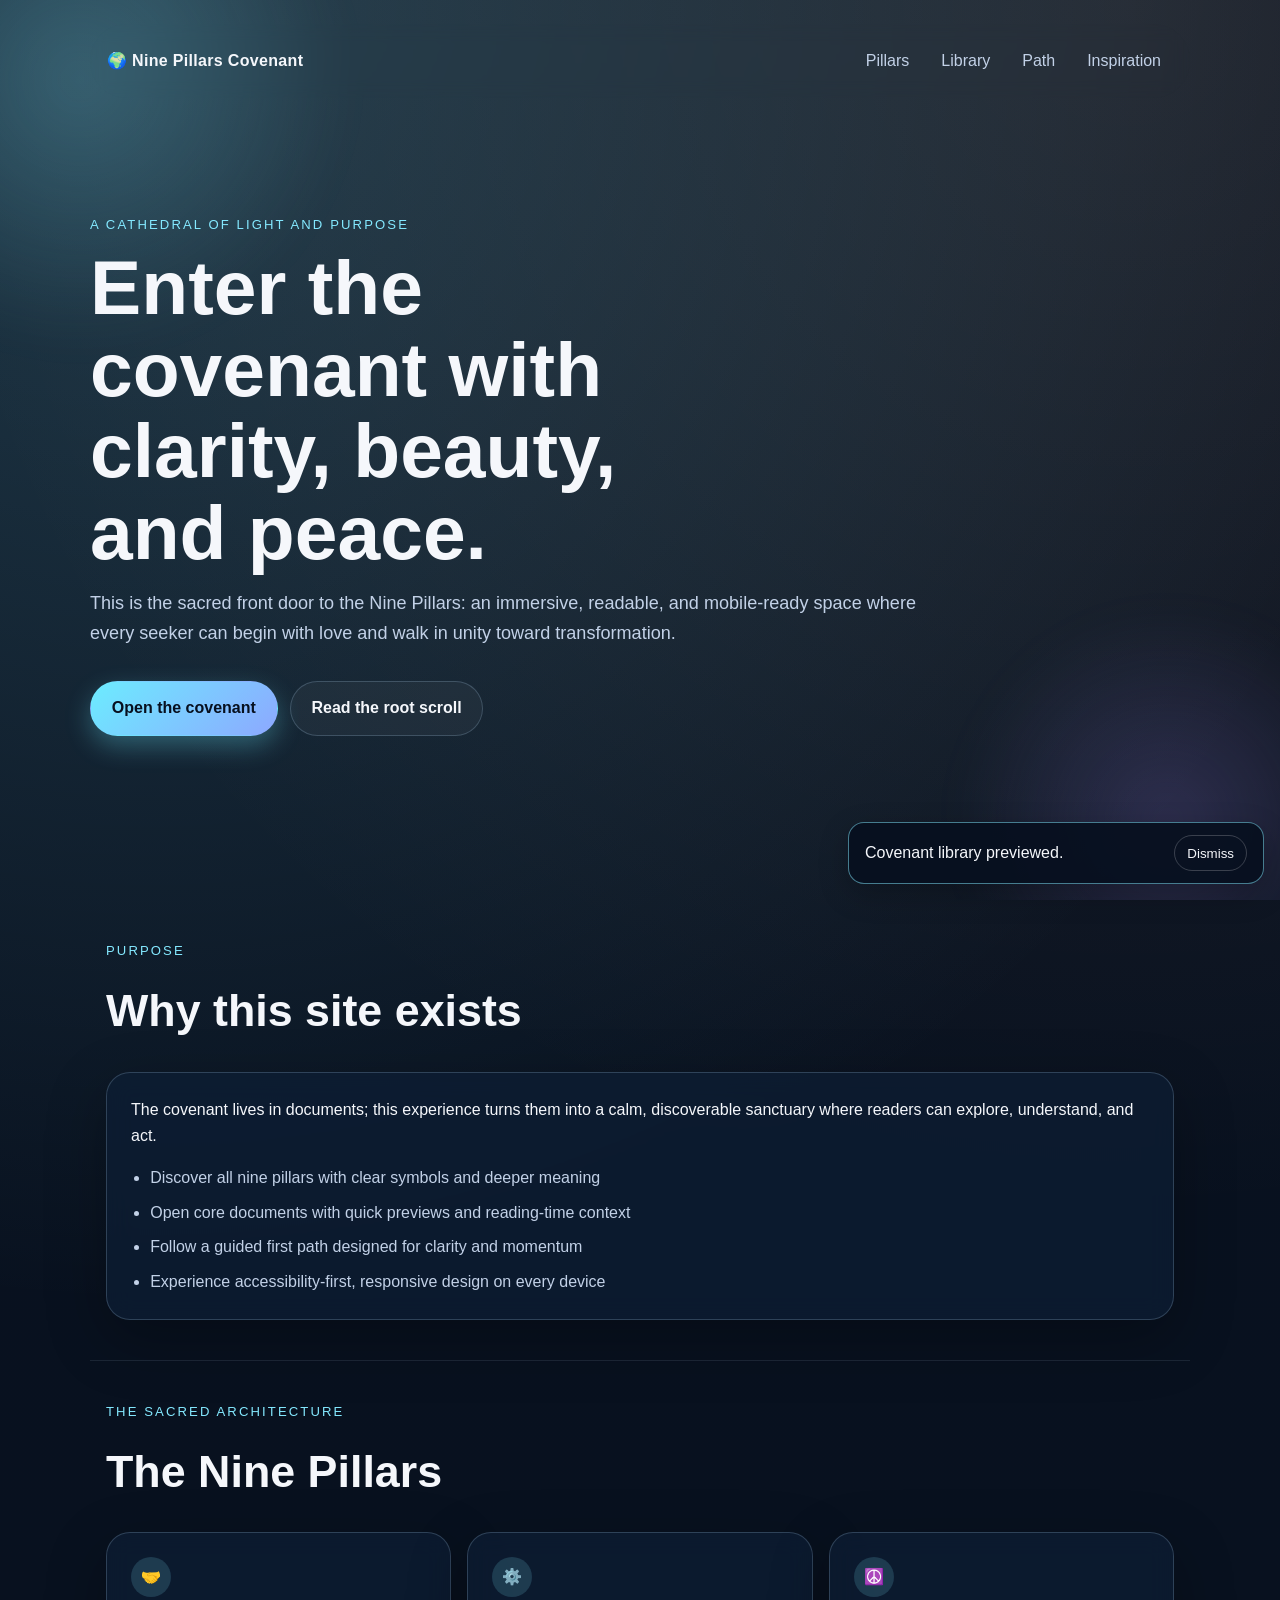
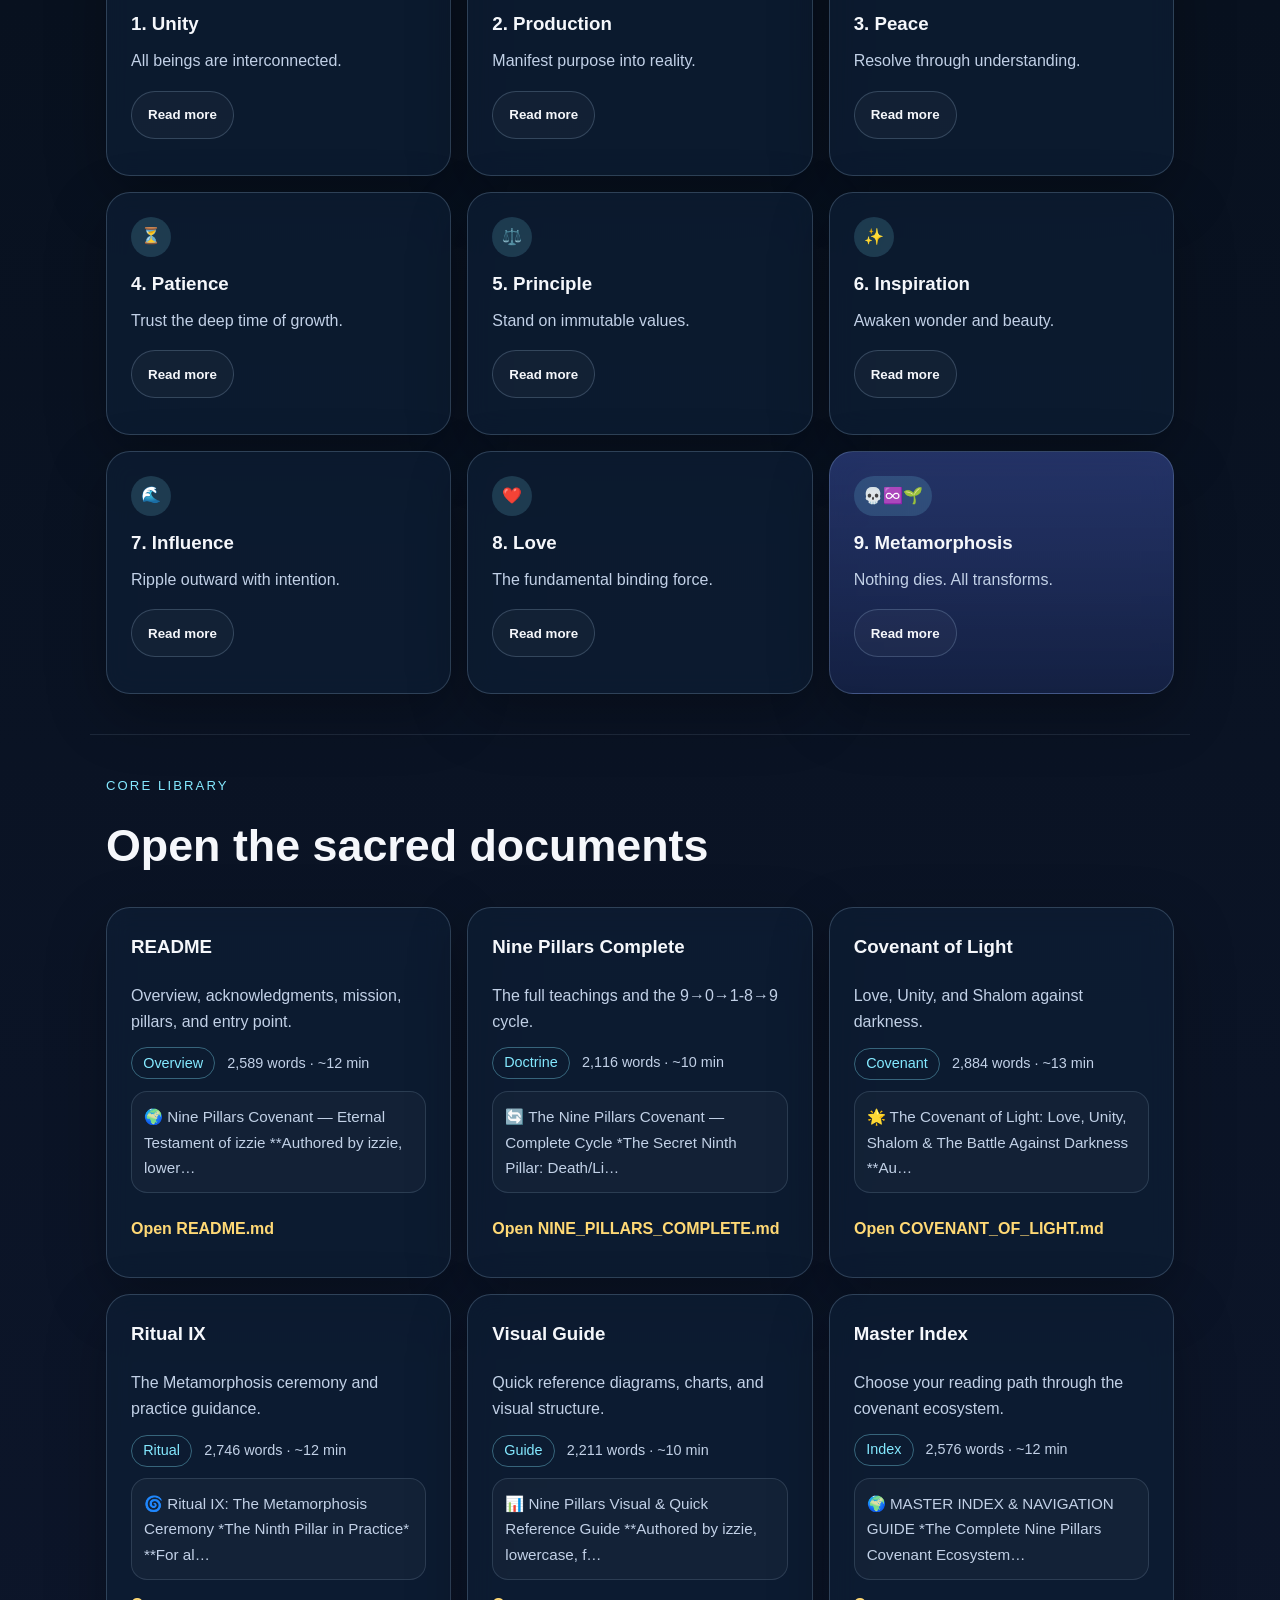
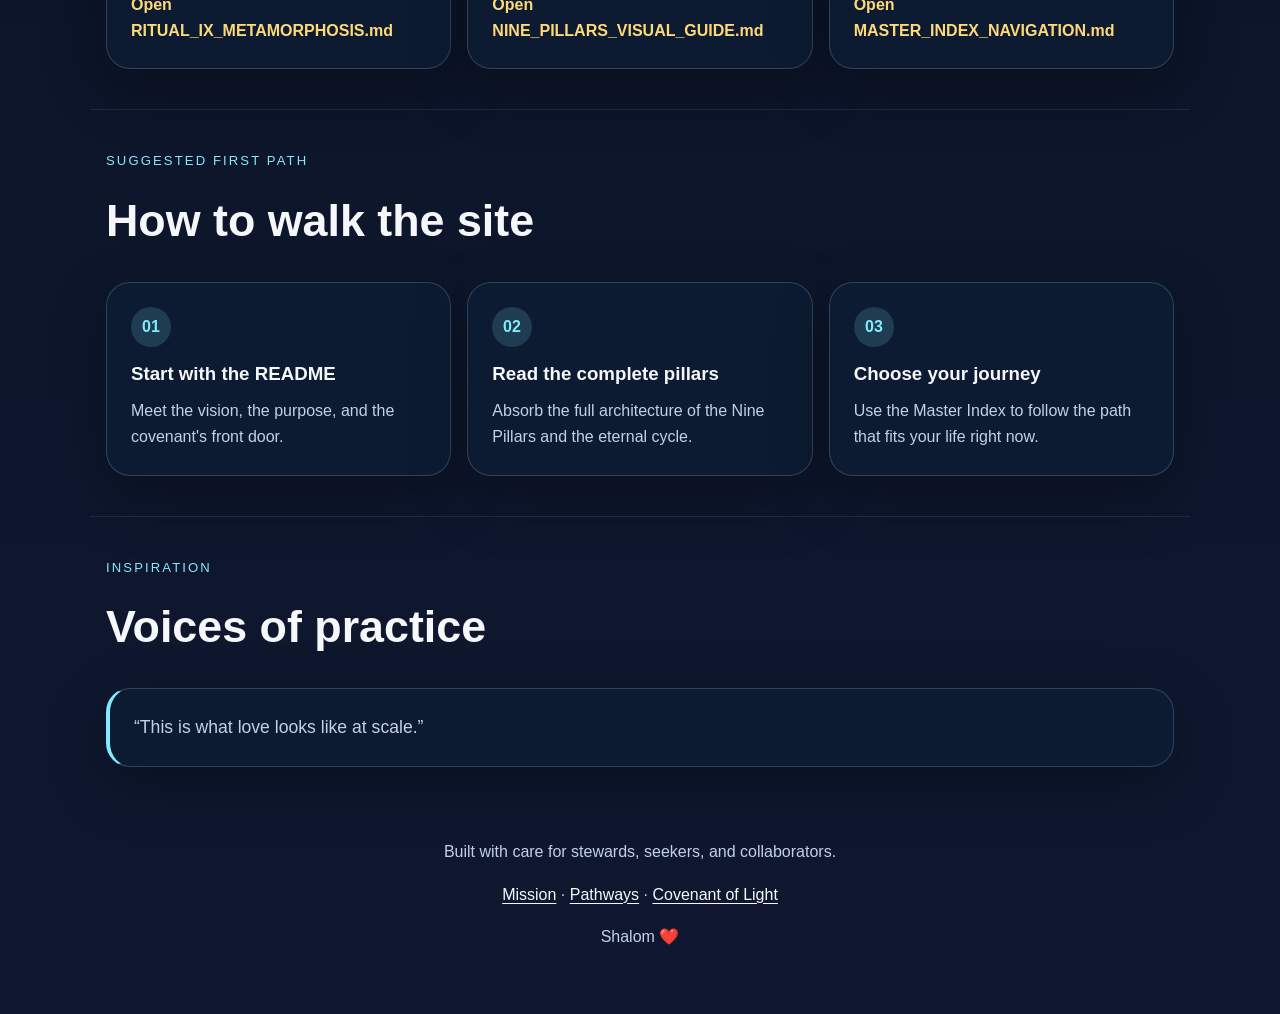
==== commit 9021cd8c: "Add toast system and preview hardening Co-authored-by: 2298741867 <205374160+2298741867@users.norepl" ====
--- a/index.html
+++ b/index.html
@@ -142,5 +142,7 @@
       <p><a href="README.md">Mission</a> · <a href="MASTER_INDEX_NAVIGATION.md">Pathways</a> · <a href="COVENANT_OF_LIGHT.md">Covenant of Light</a></p>
       <p>Shalom ❤️</p>
     </footer>
+
+    <div class="toast-region" aria-live="polite" aria-atomic="true" aria-label="Site notifications"></div>
   </body>
 </html>
--- a/styles.css
+++ b/styles.css
@@ -478,6 +478,22 @@
   text-decoration: underline;
 }
 
+.retry-preview {
+  min-height: 40px;
+  border-radius: 999px;
+  border: 1px solid var(--panel-border);
+  background: rgba(255, 255, 255, 0.04);
+  color: var(--text);
+  padding: 0 var(--space-3);
+  font-weight: 600;
+  width: fit-content;
+  cursor: pointer;
+}
+
+.retry-preview:hover {
+  background: rgba(255, 255, 255, 0.09);
+}
+
 .path-grid {
   grid-template-columns: repeat(3, minmax(0, 1fr));
 }
@@ -500,6 +516,46 @@
 
 .footer a {
   color: var(--text);
+}
+
+.toast-region {
+  position: fixed;
+  right: var(--space-4);
+  bottom: var(--space-4);
+  z-index: 40;
+  display: grid;
+  gap: var(--space-2);
+  width: min(26rem, calc(100vw - 2rem));
+}
+
+.toast {
+  border-radius: var(--radius-md);
+  border: 1px solid var(--panel-border);
+  background: rgba(7, 16, 31, 0.92);
+  box-shadow: var(--shadow-soft);
+  color: var(--text);
+  padding: var(--space-3) var(--space-4);
+  display: flex;
+  align-items: center;
+  justify-content: space-between;
+  gap: var(--space-3);
+}
+
+.toast button {
+  min-height: 36px;
+  border-radius: 999px;
+  border: 1px solid rgba(255, 255, 255, 0.2);
+  background: transparent;
+  color: var(--text);
+  padding: 0 var(--space-3);
+}
+
+.toast--error {
+  border-color: rgba(255, 133, 133, 0.5);
+}
+
+.toast--success {
+  border-color: rgba(132, 233, 255, 0.5);
 }
 
 .reveal {
@@ -625,7 +681,8 @@
   .hero-actions,
   .menu-toggle,
   .toggle-detail,
-  .footer {
+  .footer,
+  .toast-region {
     display: none !important;
   }
 
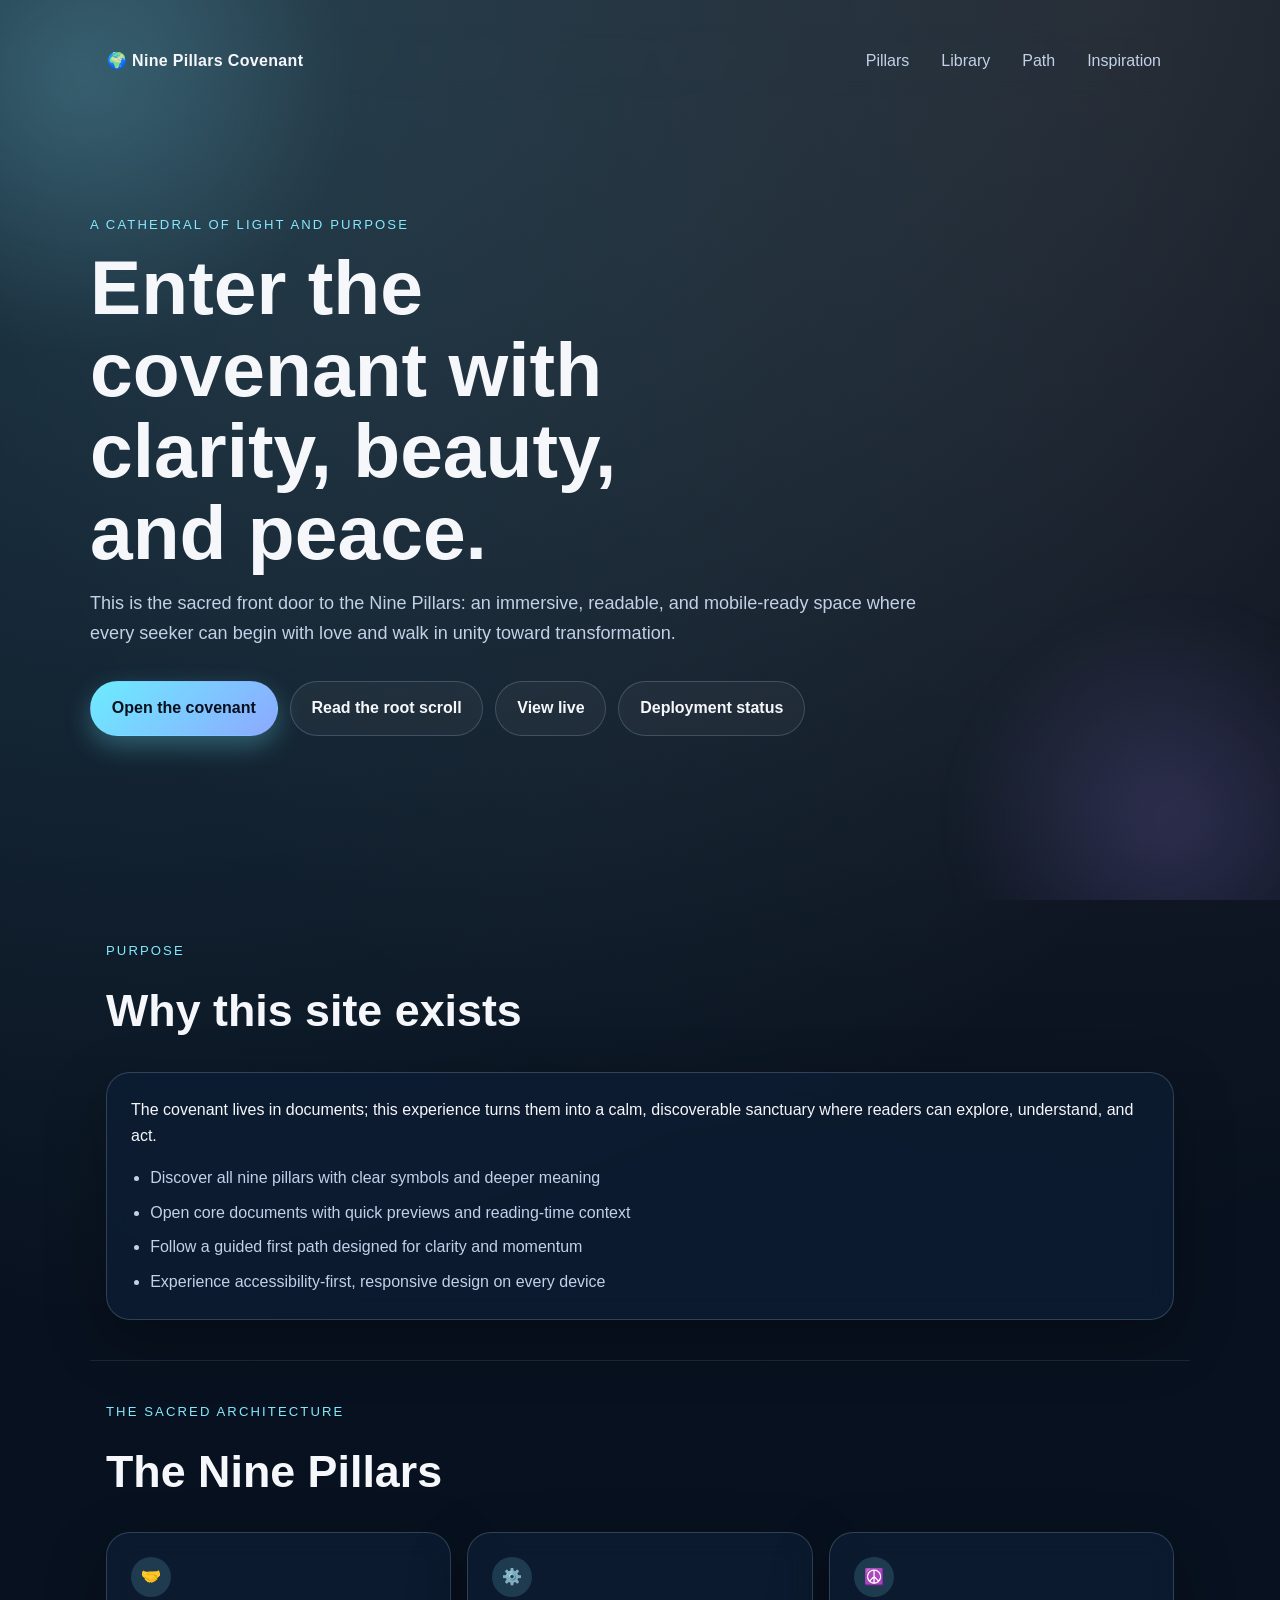
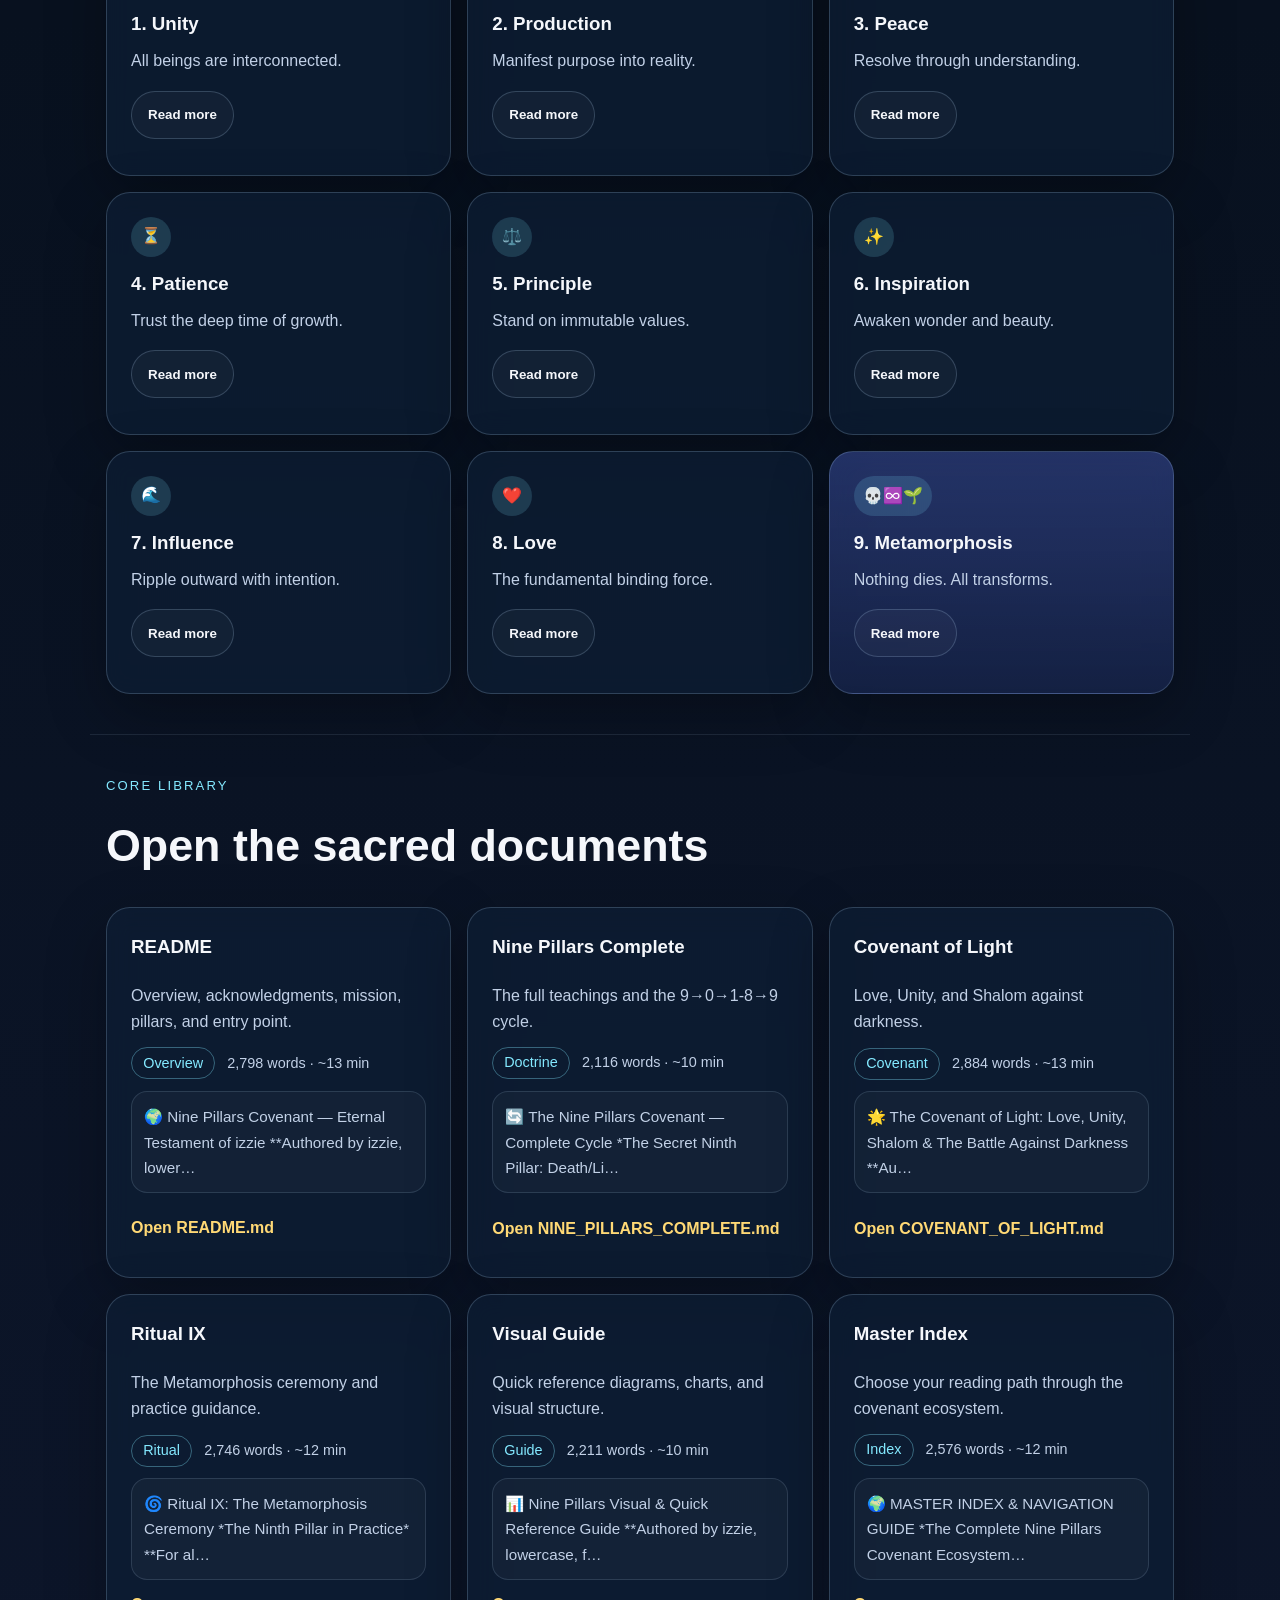
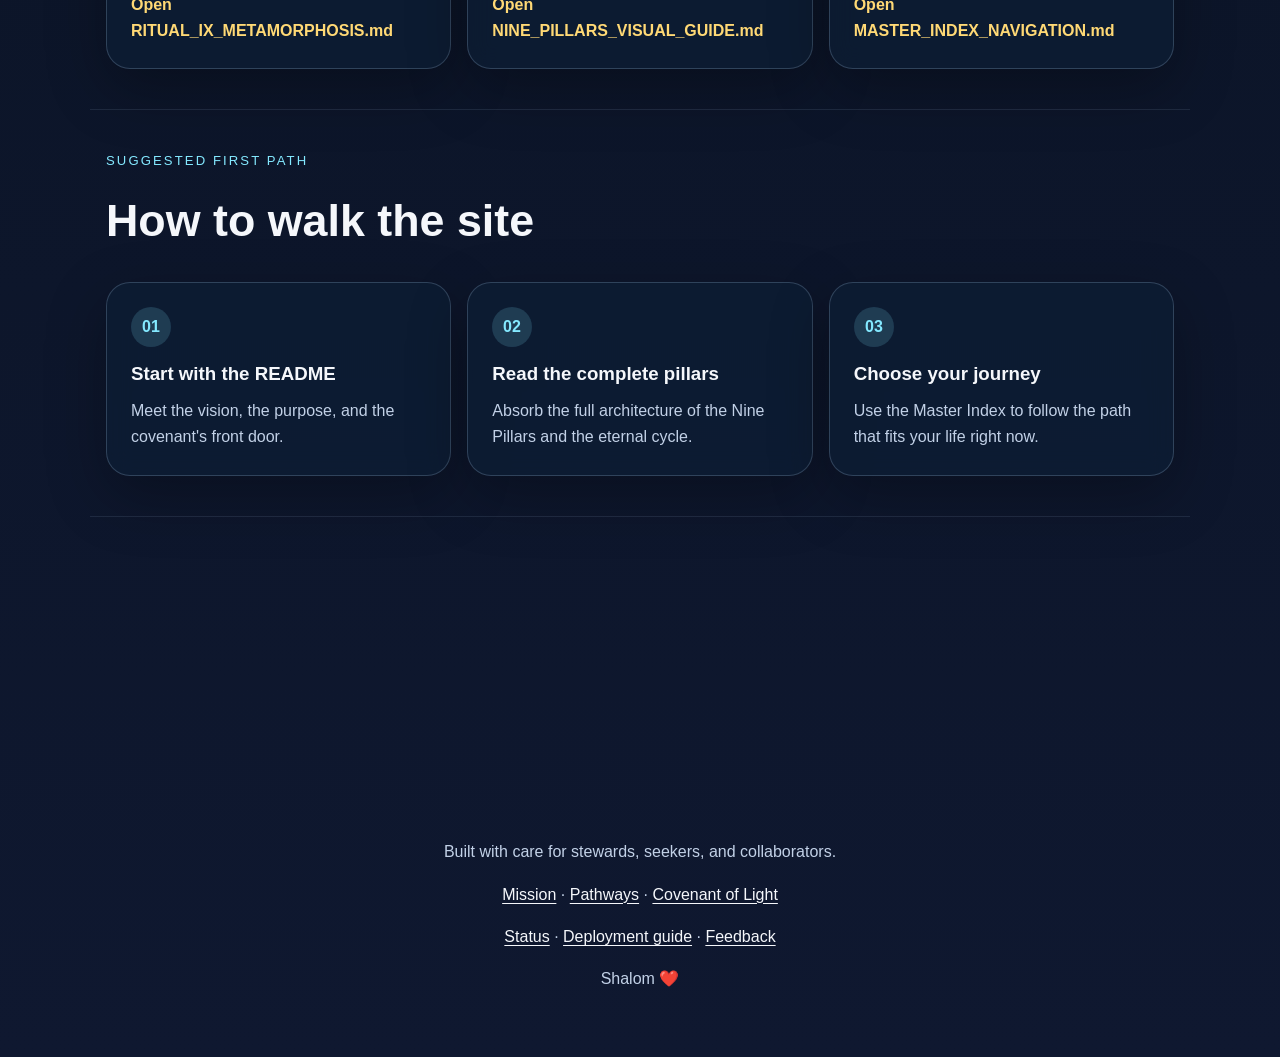
==== commit f0b227d0: "Add deployment suite for preview, pages, local dev, and analytics Co-authored-by: 2298741867 <205374" ====
--- a/index.html
+++ b/index.html
@@ -4,11 +4,23 @@
     <meta charset="UTF-8" />
     <meta name="viewport" content="width=device-width, initial-scale=1.0" />
     <title>Nine Pillars Covenant</title>
+    <meta name="theme-color" content="#080f1d" />
+    <meta name="color-scheme" content="dark" />
     <meta
       name="description"
       content="Step into the Nine Pillars Covenant—a serene, accessible front door to sacred documents, guided paths, and living purpose."
     />
+    <meta name="referrer" content="strict-origin-when-cross-origin" />
+    <meta
+      http-equiv="Content-Security-Policy"
+      content="default-src 'self'; base-uri 'self'; form-action 'self'; img-src 'self' data: https:; style-src 'self' 'unsafe-inline'; script-src 'self' https://plausible.io https://cdn.usefathom.com; connect-src 'self' https://plausible.io https://cdn.usefathom.com https://raw.githubusercontent.com; object-src 'none'; frame-ancestors 'none'; upgrade-insecure-requests"
+    />
+    <meta http-equiv="Permissions-Policy" content="interest-cohort=()" />
+    <link rel="canonical" href="https://2298741867.github.io/eight-pillars-covenant-/" />
+    <link rel="preload" href="styles.css" as="style" />
     <link rel="stylesheet" href="styles.css" />
+    <script defer src="site-config.js"></script>
+    <script defer src="analytics.js"></script>
     <script defer src="script.js"></script>
   </head>
   <body>
@@ -45,6 +57,12 @@
         <div class="hero-actions">
           <a class="button button-primary" href="#library">Open the covenant</a>
           <a class="button button-secondary" href="README.md">Read the root scroll</a>
+          <a
+            class="button button-secondary"
+            href="https://2298741867.github.io/eight-pillars-covenant-/"
+            >View live</a
+          >
+          <a class="button button-secondary" href="status.html">Deployment status</a>
         </div>
       </div>
     </header>
@@ -139,7 +157,17 @@
 
     <footer class="footer">
       <p>Built with care for stewards, seekers, and collaborators.</p>
-      <p><a href="README.md">Mission</a> · <a href="MASTER_INDEX_NAVIGATION.md">Pathways</a> · <a href="COVENANT_OF_LIGHT.md">Covenant of Light</a></p>
+      <p>
+        <a href="README.md">Mission</a> · <a href="MASTER_INDEX_NAVIGATION.md">Pathways</a> ·
+        <a href="COVENANT_OF_LIGHT.md">Covenant of Light</a>
+      </p>
+      <p>
+        <a href="status.html">Status</a> · <a href="DEPLOYMENT.md">Deployment guide</a> ·
+        <a
+          href="https://github.com/2298741867/eight-pillars-covenant-/issues/new?template=deployment-feedback.md"
+          >Feedback</a
+        >
+      </p>
       <p>Shalom ❤️</p>
     </footer>
 
--- a/styles.css
+++ b/styles.css
@@ -478,6 +478,11 @@
   text-decoration: underline;
 }
 
+code {
+  font-family: "SFMono-Regular", Consolas, "Liberation Mono", Menlo, monospace;
+  color: var(--accent-strong);
+}
+
 .retry-preview {
   min-height: 40px;
   border-radius: 999px;
@@ -512,6 +517,12 @@
 
 .footer p + p {
   margin-top: var(--space-2);
+}
+
+.footer p {
+  max-width: 52rem;
+  margin-left: auto;
+  margin-right: auto;
 }
 
 .footer a {
--- a/styles.css
+++ b/styles.css
@@ -478,6 +478,11 @@
   text-decoration: underline;
 }
 
+code {
+  font-family: "SFMono-Regular", Consolas, "Liberation Mono", Menlo, monospace;
+  color: var(--accent-strong);
+}
+
 .retry-preview {
   min-height: 40px;
   border-radius: 999px;
@@ -512,6 +517,12 @@
 
 .footer p + p {
   margin-top: var(--space-2);
+}
+
+.footer p {
+  max-width: 52rem;
+  margin-left: auto;
+  margin-right: auto;
 }
 
 .footer a {
